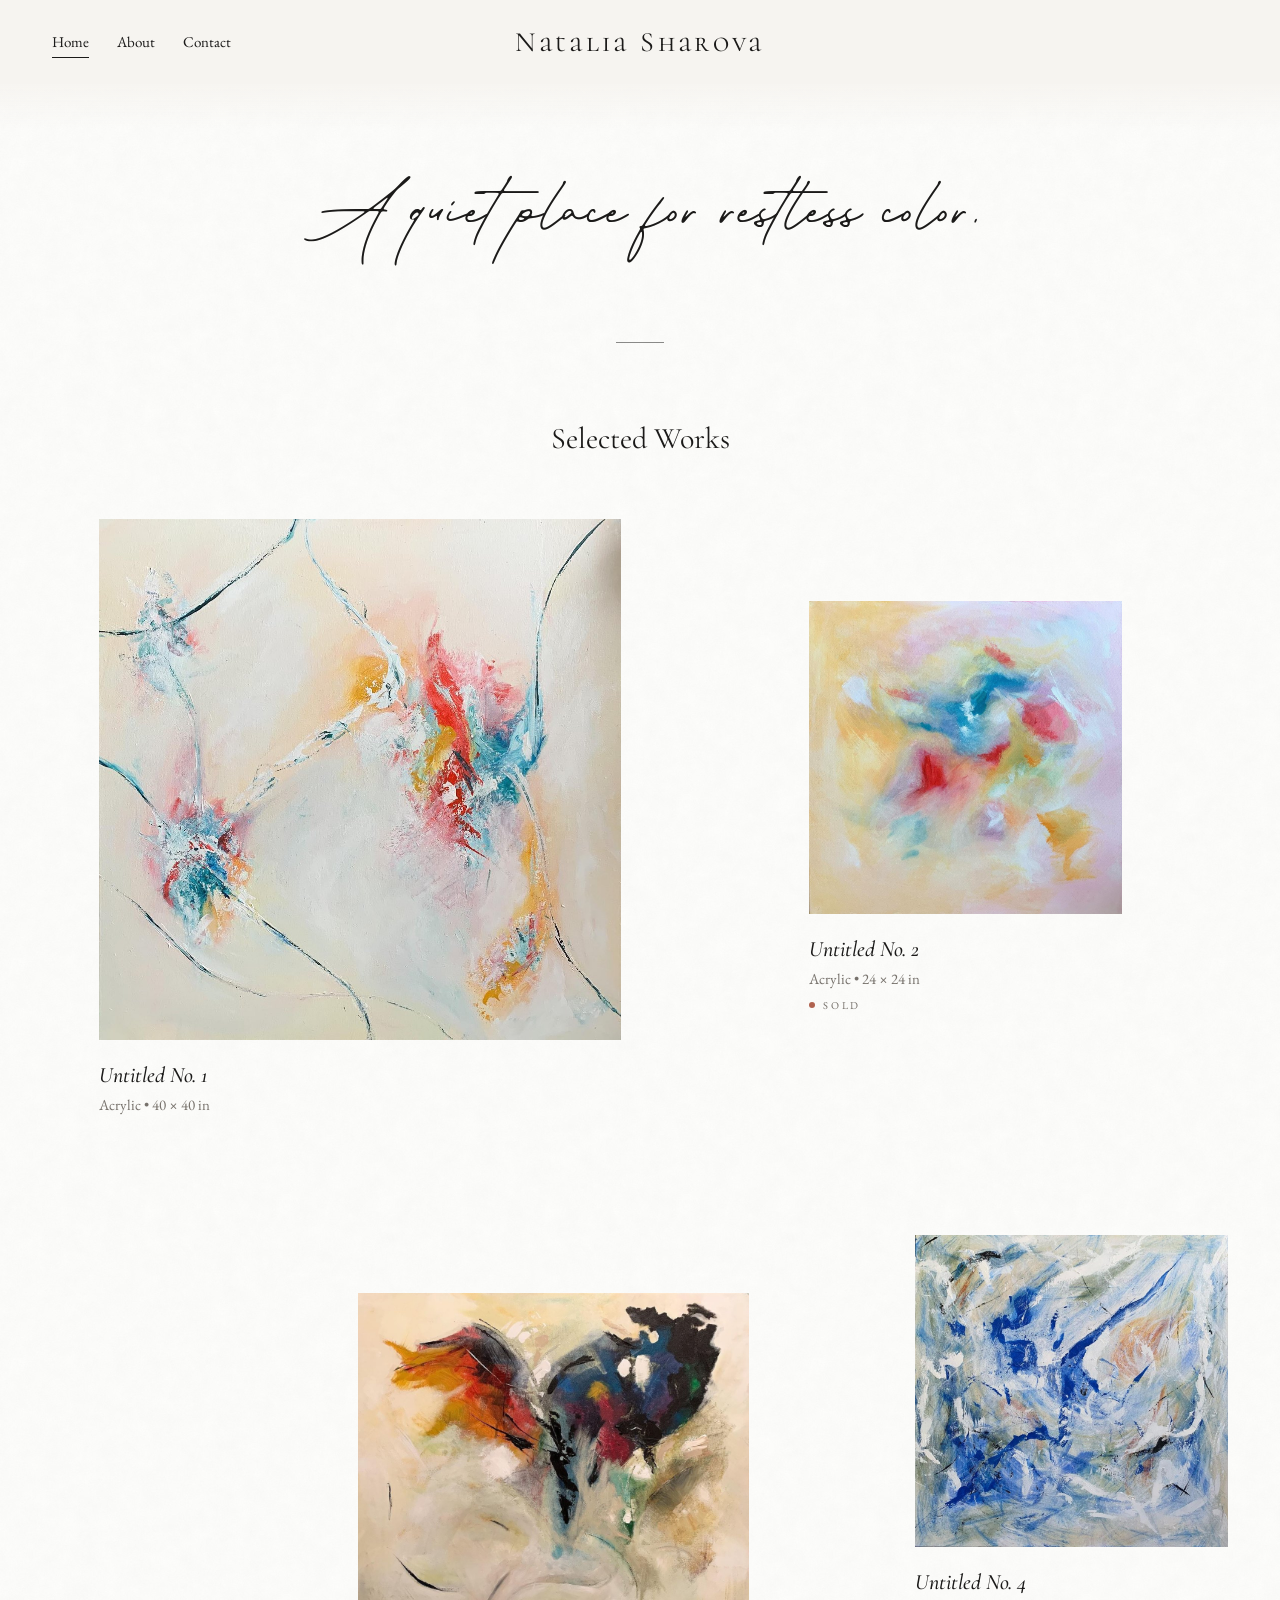
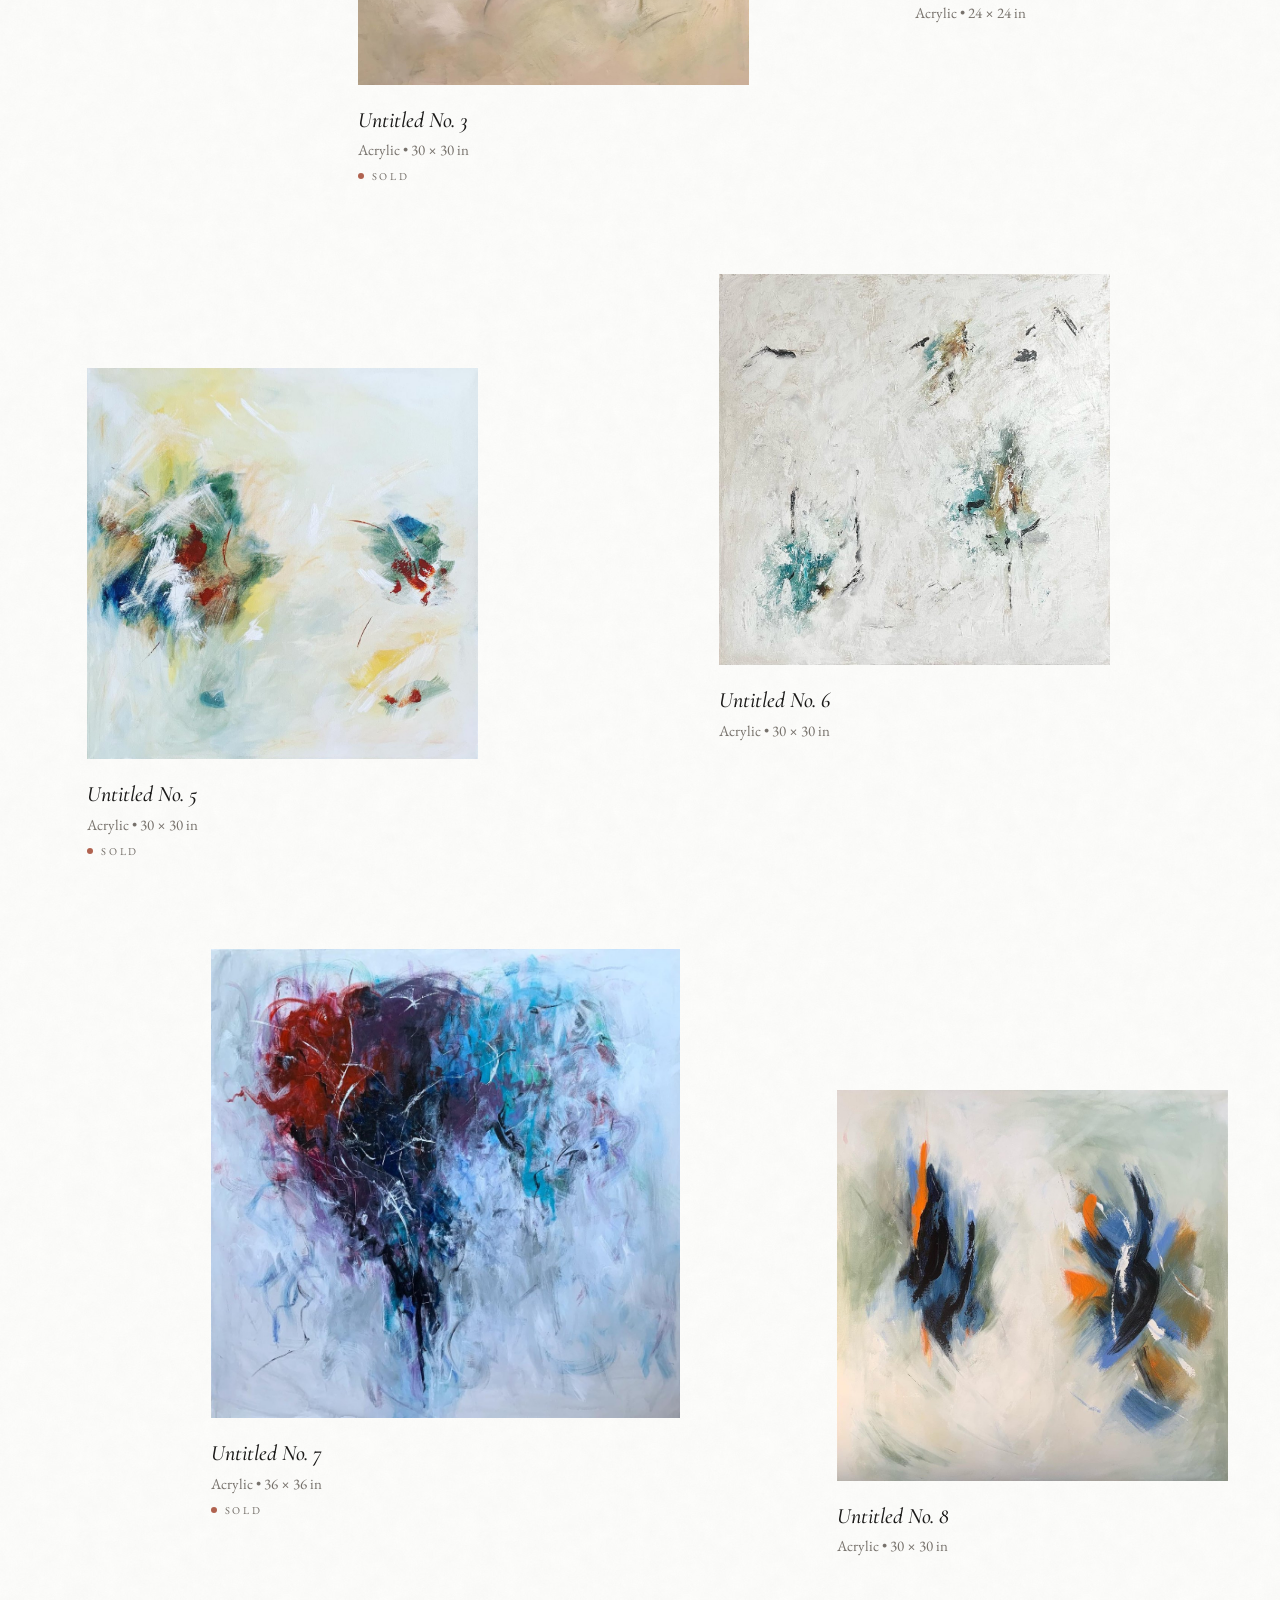
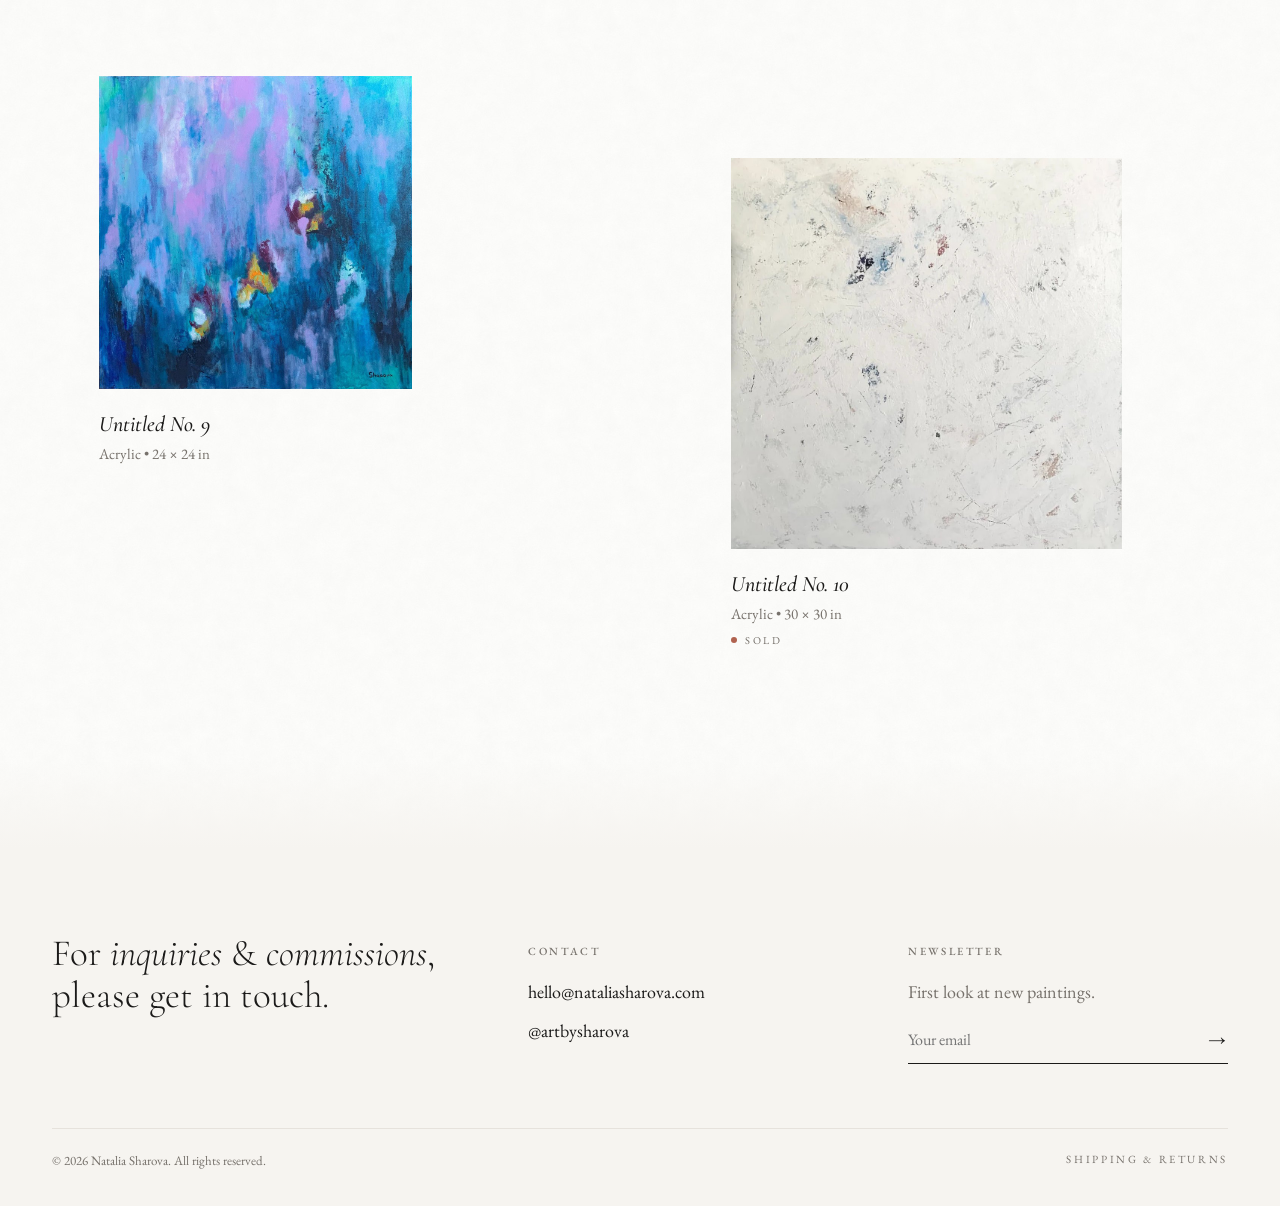
==== index.html @ 8653225b "Footer: copyright on one line Co-Authored-By: Claude Opus 5.5 <noreply@anthropic.com>" ====
<!doctype html>
<html lang="en">
<head>
  <meta charset="utf-8">
  <meta name="viewport" content="width=device-width, initial-scale=1">
  <title>Natalia Sharova | Fine Artist</title>
  <meta name="description" content="Original paintings and fine art prints by Natalia Sharova.">
  <link rel="preconnect" href="https://fonts.googleapis.com">
  <link rel="preconnect" href="https://fonts.gstatic.com" crossorigin>
  <link href="https://fonts.googleapis.com/css2?family=Cormorant+Garamond:ital,wght@0,300;0,400;0,500;1,400&family=EB+Garamond:wght@400;500&family=Cormorant+Unicase:wght@400&display=swap" rel="stylesheet">
  <link rel="stylesheet" href="styles.css?v=20261111150754">
</head>
<body>

  <!-- HEADER -->
  <header class="site-header">
    <div class="wrap header-inner">
      <nav class="nav">
        <a href="index.html" aria-current="page">Home</a>
        <a href="about.html">About</a>
        <a href="#contact">Contact</a>
      </nav>
      <a class="logo" href="index.html">Natalia Sharova</a>
      <div class="header-right"></div>
    </div>
  </header>

  <main>
    <!-- WELCOME -->
    <section class="welcome wrap reveal">
      <h1 class="tagline writing"><span class="seg s1" data-text="A quiet place">A quiet place</span> <br class="phone-break"><span class="seg s2" data-text="for restless color.">for restless color.</span></h1>
    </section>

    <div class="divider"></div>

    <!-- SHOP -->
    <section class="shop wrap" id="shop">
      <h2 class="section-title reveal">Selected Works</h2>
      <div class="filters">
        <button class="active" data-filter="original">Originals</button>
        <button data-filter="print">Prints</button>
      </div>
      <div class="grid" id="grid"></div>
    </section>
  </main>

  <!-- FOOTER / CONTACT -->
  <footer class="site-footer" id="contact">
    <div class="wrap reveal">
      <div class="foot-grid">
        <h2 class="foot-lead">For <em>inquiries</em> &amp; <em>commissions</em>, please get in touch.</h2>
        <div class="foot-col">
          <h3>Contact</h3>
          <ul>
            <li><a href="mailto:hello@nataliasharova.com">hello@nataliasharova.com</a></li>
            <li><a href="https://www.instagram.com/artbysharova" target="_blank" rel="noopener">@artbysharova</a></li>
          </ul>
        </div>
        <div class="foot-col">
          <h3>Newsletter</h3>
          <p class="foot-note">First look at new paintings.</p>
          <form class="signup" onsubmit="event.preventDefault(); this.innerHTML='<p class=&quot;foot-note&quot;>Thank you. You&rsquo;re on the list.</p>';">
            <input type="email" placeholder="Your email" required aria-label="Email address">
            <button type="submit" aria-label="Sign up">→</button>
          </form>
        </div>
      </div>
      <div class="foot-base">
        <p>© 2026 Natalia Sharova. All rights reserved.</p>
        <a href="shipping.html">Shipping &amp; Returns</a>
      </div>
    </div>
  </footer>

  <!-- DETAIL VIEW (filled in automatically when a painting is clicked) -->
  <div class="detail" id="detail" role="dialog" aria-modal="true">
    <button class="detail-close">Close</button>
    <div class="detail-inner"></div>
  </div>

  <script src="reveal.js?v=20261111150754"></script>
  <script src="artworks.js?v=20261111150754"></script>
  <script src="shop.js?v=20261111150754"></script>
</body>
</html>
---- styles.css ----
/* ---------- Colors & fonts (change these to restyle the whole site) ---------- */
:root {
  --paper: #ffffff;
  --ink: #1b1a19;
  --muted: #76716b;
  --line: #e6e2dc;
  --soft: #f6f4f0;
  --display: "Cormorant Garamond", Georgia, serif;
  --body: "EB Garamond", Georgia, serif;
}

* { box-sizing: border-box; margin: 0; padding: 0; }
html { scroll-behavior: smooth; }
body {
  /* very subtle stone/paper texture over the white (images/paper-texture.jpg; 800px tile shown at 400px for sharpness) */
  background: var(--paper) url("images/paper-texture.jpg?v=3") repeat;
  background-size: 400px 400px;
  color: var(--ink);
  font-family: var(--body);
  font-size: 18px;
  line-height: 1.6;
  -webkit-font-smoothing: antialiased;
}
img { display: block; max-width: 100%; }
a { color: inherit; text-decoration: none; }
button { font: inherit; color: inherit; background: none; border: 0; cursor: pointer; }

.wrap { max-width: 1240px; margin: 0 auto; padding: 0 clamp(16px, calc(4vw - 8px), 32px); }   /* side margins narrow gradually */

/* ---------- Fade-in on scroll ---------- */
.js-reveal .reveal { opacity: 0; transform: translateY(24px); transition: opacity 1s ease, transform 1s ease; }
.js-reveal .reveal.is-visible { opacity: 1; transform: none; }
@media (prefers-reduced-motion: reduce) { .js-reveal .reveal { transform: none; } }

/* ---------- Tagline font (Paragraph, a handwritten script; file in /fonts) ---------- */
@font-face { font-family: "Paragraph"; src: url("fonts/Paragraph.otf") format("opentype"); font-display: swap; }

/* ---------- Header ---------- */
.site-header {
  position: sticky; top: 0; z-index: 20;
  background: rgba(246,244,240,.94); /* same as footer (--soft), slightly see-through */
  backdrop-filter: blur(6px);
}
/* soft fade from the header color into the white page below it */
.site-header::after {
  content: ""; position: absolute; left: 0; right: 0; top: 100%; height: 44px;
  background: linear-gradient(to bottom, rgba(246,244,240,.94), rgba(246,244,240,0));
  pointer-events: none;
}
.header-inner {
  display: grid; grid-template-columns: 1fr auto 1fr; align-items: center;
  height: 84px;
}
.nav { display: flex; gap: 28px; font-size: 15px; }
.nav a { position: relative; padding: 4px 0; }
.nav a::after {
  content: ""; position: absolute; left: 0; right: 0; bottom: 0; height: 1px;
  background: var(--ink); transform: scaleX(0); transition: transform .3s;
}
.nav a:hover::after, .nav a[aria-current="page"]::after { transform: scaleX(1); }
.logo {
  font-family: "Cormorant Unicase", var(--display); font-weight: 400; font-size: 28px;
  letter-spacing: .12em; text-align: center;
}
.header-right { display: flex; justify-content: flex-end; gap: 18px; }
.icon { width: 18px; height: 18px; }

/* ---------- Welcome ---------- */
.welcome { text-align: center; padding-top: 88px; padding-bottom: 72px; }
.eyebrow {
  font-family: var(--display); font-style: italic; font-size: 20px;
  color: var(--muted); letter-spacing: .06em;
}
.welcome h1 {
  font-family: var(--display); font-weight: 300; font-size: clamp(34px, 5vw, 56px);
  line-height: 1.15; margin: 0 auto 18px; max-width: 18ch;
}
/* handwritten tagline: one line on computers, breaks after "place" on phones */
.welcome h1.tagline {
  font-family: "Paragraph", var(--display); font-weight: 400;
  font-size: clamp(75px, calc(6.96vw + 47.8px), 130px);   /* scales smoothly: 130px desktop → ~105px tablet → 75px phone */
  line-height: .75; max-width: none; margin-bottom: 0;
}
.phone-break { display: none; }

/* Tagline "being written": it starts as faint grey script, then black ink sweeps across it left to right
   at one steady pace, fully written 1.6s after the page loads (each half sweeps in .654s). */
@property --ink-edge { syntax: "<percentage>"; inherits: false; initial-value: 0%; }   /* separate name: --ink is the site's near-black color */
.tagline.writing .seg { position: relative; display: inline-block; color: rgba(27, 26, 25, .16);
  padding: .35em .25em; margin: -.35em -.25em; }        /* padding keeps the script's flourishes inside the ink layer */
.tagline.writing .seg::after {
  content: attr(data-text); position: absolute; inset: 0; padding: inherit; color: #1b1a19;
  -webkit-mask-image: linear-gradient(90deg, #000 calc(var(--ink-edge) - 6%), transparent var(--ink-edge));
          mask-image: linear-gradient(90deg, #000 calc(var(--ink-edge) - 6%), transparent var(--ink-edge));
  animation: write .654s linear .4s forwards;
}
.tagline.writing .s2::after { animation-delay: .947s; }  /* starts as the first half's ink reaches it (.4s + .654s × 88.6/106), so the edge flows straight through */
@keyframes write { from { --ink-edge: 0%; } to { --ink-edge: 106%; } }
@media (prefers-reduced-motion: reduce) {                /* no animation: show it already written */
  .tagline.writing .seg::after { animation: none; -webkit-mask-image: none; mask-image: none; }
}
@media (max-width: 600px) { .phone-break { display: inline; } }   /* phones: two lines */

.welcome p { max-width: 560px; margin: 0 auto 34px; color: #4a4642; }

.btn {
  display: inline-block; background: var(--ink); color: #fff;
  padding: 13px 34px; font-size: 16px; letter-spacing: .04em;
  transition: background .25s;
}
.btn:hover { background: #3a3733; }
.btn.outline { background: transparent; color: var(--ink); border: 1px solid var(--ink); }
.btn.outline:hover { background: var(--ink); color: #fff; }
.btn[aria-disabled="true"] { background: #bdb8b1; pointer-events: none; }

.divider { width: 48px; height: 1px; background: var(--ink); margin: 0 auto; opacity: .5; }

/* ---------- Shop ---------- */
.shop { padding-top: 72px; padding-bottom: 110px; scroll-margin-top: 20px; }
.section-title {
  font-family: var(--display); font-weight: 400; font-size: clamp(24px, calc(2.14vw + 13.7px), 30px); text-align: center;
}
.filters { display: flex; justify-content: center; gap: 28px; margin-top: 18px; font-size: 16px; color: var(--muted); }
.filters button { padding: 4px 0; border-bottom: 1px solid transparent; }
.filters button.active { color: var(--ink); border-color: var(--ink); }

.grid { display: grid; grid-template-columns: repeat(3, 1fr); gap: 56px 40px; margin-top: 56px; }
/* Staggered layout (used when LAYOUT = "staggered" in artworks.js) */
.stagger { margin-top: 56px; }
.srow { display: flex; align-items: flex-start; margin-bottom: clamp(48px, 7vw, 110px); }
.srow .card { flex: none; width: calc(var(--in) / 40 * clamp(44%, calc(44% + (1300px - 100vw) * .21), 50%)); }
.srow .card:last-child:not(:first-child) { margin-left: auto; }
@media (max-width: 760px) {                             /* phones: one column, alternating left and right */
  .srow { flex-direction: column; margin-bottom: 0; }
  .srow .card { width: calc(var(--in) / 40 * 86%); margin: 0 0 56px 0 !important; }
  .srow .card.alt { align-self: flex-end; }
}

.card { text-align: left; cursor: pointer; }
.card-media { position: relative; aspect-ratio: 1 / 1; overflow: hidden; background: var(--soft); }
.card-media img {
  position: absolute; inset: 0; width: 100%; height: 100%; object-fit: cover;
  transition: opacity .7s ease;
}
.card-media .room { opacity: 0; }
@media (hover: hover) {
  .card:hover .card-media .room { opacity: 1; }
}
.tag {
  position: absolute; top: 14px; left: 14px; z-index: 2;
  background: rgba(255,255,255,.55); backdrop-filter: blur(4px); color: rgba(27,26,25,.8); font-size: 13px; letter-spacing: .08em; text-transform: uppercase;
  padding: 3px 10px;
}
.card h3 { font-family: var(--display); font-style: italic; font-weight: 500; font-size: 22px; margin-top: 18px; }
.card .meta { font-size: 15px; color: var(--muted); }
.card .price { font-size: 16px; margin-top: 2px; }
.card.sold .price { color: var(--muted); }
/* On computers, the price only appears while the mouse is over the painting (its space stays reserved so nothing jumps).
   Phones and tablets can't hover, so there it stays visible. */
@media (hover: hover) {
  /* quick fade-out in place: it only moves back up after it's fully invisible, ready for the next slide-in */
  .card .price { opacity: 0; transform: translateY(-12px); transition: opacity .4s ease, transform 0s linear .4s; }
  .card:hover .price, .card:focus-visible .price {                                    /* slow fade-in, sliding down */
    opacity: 1; transform: none; transition: opacity 1s ease, transform 1s ease;
  }
}

/* ---------- Detail view (opens when a painting is clicked) ---------- */
.detail {
  position: fixed; inset: 0; z-index: 50; background: var(--paper) url("images/paper-texture.jpg?v=3") repeat; background-size: 400px 400px;
  overflow-y: auto; opacity: 0; visibility: hidden; transition: opacity .35s, visibility .35s;
}
.detail.open { opacity: 1; visibility: visible; }
.detail-close {
  position: fixed; top: 22px; right: 28px; font-size: 16px; z-index: 2;
  letter-spacing: .04em; padding: 6px 0; border-bottom: 1px solid var(--ink);
}
.detail-inner { container-type: inline-size; 
  display: grid; grid-template-columns: 1.25fr 1fr; gap: 64px; align-items: start;
  max-width: 1240px; margin: 0 auto; padding: 84px 32px 80px;
}
.detail-main { aspect-ratio: 1 / 1; background: var(--soft); overflow: hidden; touch-action: pan-y; }
/* mouse zoom eases in slowly and glides after the pointer; fingers move it directly (no lag) */
.detail-main img { width: 100%; height: 100%; object-fit: cover;
  transition: transform .8s cubic-bezier(.22, .61, .36, 1), transform-origin .45s ease-out; }
.detail-main.zoomed { touch-action: none; }                       /* while zoomed, a finger drag looks around the painting */
.detail-main.touching img { transition: none; }
@media (hover: hover) and (pointer: fine) { .detail-main { cursor: zoom-in; } }
.thumbs { display: flex; gap: 12px; margin-top: 12px; }
.thumbs button { width: 96px; aspect-ratio: 1 / 1; opacity: .5; transition: opacity .2s; outline-offset: 2px; }
.thumbs button.active, .thumbs button:hover { opacity: 1; }
.thumbs img { width: 100%; height: 100%; object-fit: cover; }
.detail-info { position: sticky; top: 84px; }
.detail-info h2 { font-family: var(--display); font-style: italic; font-weight: 400; font-size: clamp(26px, 3.06cqw, 36px); line-height: 1.1; }
.detail-info .kind { font-family: var(--display); font-style: italic; color: var(--muted); font-size: clamp(15px, 1.62cqw, 19px); margin-top: 6px; margin-bottom: 22px; }
/* detail view text scales with the detail view itself (cqw = % of its width), keeping the proportions to the painting you see at full width */
/* gallery-style status line: ● AVAILABLE / ● SOLD (detail view, and ● SOLD under sold paintings in the grid) */
.status { letter-spacing: .26em; text-transform: uppercase; color: var(--muted); }
.status .dot { display: inline-block; width: 7px; height: 7px; border-radius: 50%; background: #7e9a6f; margin-right: 9px; vertical-align: 1px; }
.status.sold .dot { background: #b0624f; }
.detail-info .status { font-size: clamp(10.5px, 1.02cqw, 12px); margin-bottom: 8px; }
.card .status { font-size: 10.5px; margin-top: 6px; }
.card .status .dot { width: 6px; height: 6px; margin-right: 8px; }
.detail-info .status + .price { margin-top: 0; }
.detail-info .status.sold { margin-bottom: 26px; }
.detail-info .price { font-size: clamp(17px, 1.87cqw, 22px); margin: 22px 0; }
.detail-info dl { display: grid; grid-template-columns: auto 1fr; gap: 6px 22px; font-size: 16px; border-top: 1px solid var(--line); padding-top: 20px; margin-bottom: 22px; }
.detail-info dt { color: var(--muted); }
.detail-info .desc { color: #4a4642; margin-bottom: 30px; }
.sizes { display: flex; flex-wrap: wrap; gap: 10px; margin-bottom: 26px; }
.sizes button { border: 1px solid var(--line); padding: 8px 16px; font-size: 15px; }
.sizes button.active { border-color: var(--ink); }
/* the inquire/purchase link: spaced capitals on a full-width hairline, arrow glides right on hover */
.ruled { display: flex; justify-content: space-between; align-items: baseline; width: 100%;
  font-size: clamp(11px, 1.1cqw, 13px); letter-spacing: .26em; text-transform: uppercase; color: var(--ink);
  padding: 4px 0 11px; border-bottom: 1px solid var(--ink); }
.ruled .arrow { display: inline-block; letter-spacing: 0; font-size: 15px; transition: transform .45s cubic-bezier(.22, .61, .36, 1); }
.ruled:hover .arrow, .ruled:focus-visible .arrow { transform: translateX(8px); }
.small-note { font-size: 14px; color: var(--muted); margin-top: 12px; }

/* ---------- Footer / contact ---------- */
.site-footer { position: relative; background: var(--soft); padding: 90px 0 36px; text-align: center; }
/* soft fade from the white page into the footer color */
.site-footer::before {
  content: ""; position: absolute; left: 0; right: 0; bottom: 100%; height: 90px;
  background: linear-gradient(to bottom, rgba(246,244,240,0), var(--soft));
  pointer-events: none;
}
/* Footer: gallery columns */
.site-footer { text-align: left; padding: 84px 0 34px; }
.foot-grid { display: grid; grid-template-columns: 1.3fr 1fr 1fr; gap: 60px; padding-bottom: 64px; }
.foot-lead { font-family: var(--display); font-weight: 300; font-size: clamp(30px, 2.9vw, 40px); line-height: 1.15; max-width: 440px; }
.foot-lead em { font-style: italic; }
.foot-col h3 { font-size: 11px; letter-spacing: .24em; text-transform: uppercase; font-weight: 500; color: var(--muted); margin: 10px 0 18px; }
.foot-col ul { list-style: none; padding: 0; }
.foot-col li { margin-bottom: 10px; }
.foot-col a { color: inherit; text-decoration: none; border-bottom: 1px solid transparent; transition: border-color .2s; }
.foot-col a:hover { border-bottom-color: currentColor; }
.foot-note { color: var(--muted); margin-bottom: 10px; }
.signup { display: flex; max-width: 340px; border-bottom: 1px solid var(--ink); }
.signup input { flex: 1; border: 0; background: transparent; font: inherit; font-size: 16px; padding: 10px 0; min-width: 0; color: var(--ink); }
.signup input:focus { outline: none; }
.signup button { background: none; border: 0; color: var(--ink); font-size: 18px; padding: 0 2px 0 14px; cursor: pointer; transition: transform .25s; }
.signup button:hover { transform: translateX(4px); }
.foot-base { border-top: 1px solid var(--line); padding-top: 22px; display: flex; justify-content: space-between; align-items: flex-start; font-size: 13px; color: var(--muted); line-height: 1.6; }
.foot-base a { color: inherit; text-decoration: none; font-size: 11px; letter-spacing: .24em; text-transform: uppercase; }
.foot-base a:hover { color: var(--ink); }
@media (max-width: 860px) {
  .foot-grid { grid-template-columns: 1fr 1fr; gap: 40px; }
  .foot-lead { grid-column: 1 / -1; }
}
@media (max-width: 560px) {
  .foot-grid { grid-template-columns: 1fr; gap: 34px; padding-bottom: 48px; }
  .foot-base { flex-direction: column; gap: 14px; }
}

/* ---------- About page ---------- */
/* portrait sized to exactly the height of the bio beside it (height set by a small script in about.html) */
.about { display: grid; grid-template-columns: auto minmax(0, 560px); justify-content: center; gap: 64px; align-items: center; padding-top: 80px; padding-bottom: 110px; }
.about img { aspect-ratio: 4/5; object-fit: cover; width: auto; height: var(--bio-h, 340px); }
.about-bio > :last-child { margin-bottom: 0; }
.about h1 { font-family: var(--display); font-weight: 300; font-size: 52px; line-height: 1.1; margin: 10px 0 24px; }
.about p { color: #4a4642; margin-bottom: 18px; line-height: 1.75; }
.about-link { max-width: 420px; margin-top: 22px; }
.statement { max-width: 720px; margin: 0 auto; padding-bottom: 110px; text-align: center; }
.statement h2 { font-family: var(--display); font-weight: 400; font-size: 34px; margin-bottom: 18px; }
.statement p { font-family: var(--display); font-style: italic; font-size: 24px; line-height: 1.5; color: #3d3935; }

/* ---------- Smaller screens ---------- */
@media (max-width: 900px) {
  .grid { grid-template-columns: repeat(2, 1fr); gap: 44px 20px; }
  .about { gap: 40px; }        /* tablets keep the portrait beside the bio */
  .detail-inner { gap: 36px; }   /* tablets keep the desktop side-by-side detail view, just a tighter gap */
}
@media (max-width: 760px) {      /* phones: detail view stacks (photo above the details) */
  .about { grid-template-columns: 1fr; gap: 36px; }   /* phones: portrait above the bio, full width */
  .about img { width: 100%; height: auto; }
  .detail-inner { grid-template-columns: 1fr; }
  .detail-info { position: static; }
  .thumbs button { width: 76px; }
}
@media (max-width: 720px) {
  /* narrow screens: name centered on its own line, menu centered below
     (switches at 720px, before the menu and name would touch at ~650px) */
  .header-inner { display: flex; flex-direction: column; align-items: center; height: auto; padding-top: 14px; padding-bottom: 10px; gap: 4px; }
  .logo { font-size: 23px; letter-spacing: .1em; white-space: nowrap; order: -1; }
  .header-right { display: none; }
  .nav { gap: 24px; font-size: 14px; justify-content: center; }
  .shop { scroll-margin-top: 90px; }
}
@media (max-width: 600px) {
  .grid { gap: 36px 14px; }
  .card h3 { font-size: 18px; }
  .detail-inner { padding: 64px 16px 60px; }
  .detail-close { right: 16px; top: 16px; }
}

/* keeps a page heading for search engines and screen readers without showing it */
.visually-hidden { position: absolute; width: 1px; height: 1px; padding: 0; margin: -1px; overflow: hidden; clip: rect(0 0 0 0); white-space: nowrap; border: 0; }
.about .eyebrow { margin-bottom: 18px; }

/* Shipping & Returns and Thank-you pages */
.policy { max-width: 640px; margin: 0 auto; padding: 80px 0 110px; }
.policy h1 { font-family: var(--display); font-weight: 300; font-size: 44px; line-height: 1.1; margin-bottom: 36px; }
.policy h2 { font-size: 11px; letter-spacing: .22em; text-transform: uppercase; font-weight: 500; margin: 40px 0 12px; }
.policy p { color: #4a4642; line-height: 1.75; margin-bottom: 14px; }
.policy a:not(.ruled) { color: inherit; text-decoration: underline; text-underline-offset: 3px; text-decoration-thickness: 1px; }
.policy .lead-in { font-family: var(--display); font-style: italic; font-size: 22px; color: var(--ink); }
.thanks { text-align: left; }
.policy-link { max-width: 420px; margin-top: 30px; }
.small-note a { color: inherit; text-decoration: underline; text-underline-offset: 2px; }
.thanks { padding: 150px 0 190px; }
@media (max-width: 560px) { .thanks { padding: 90px 0 120px; } }
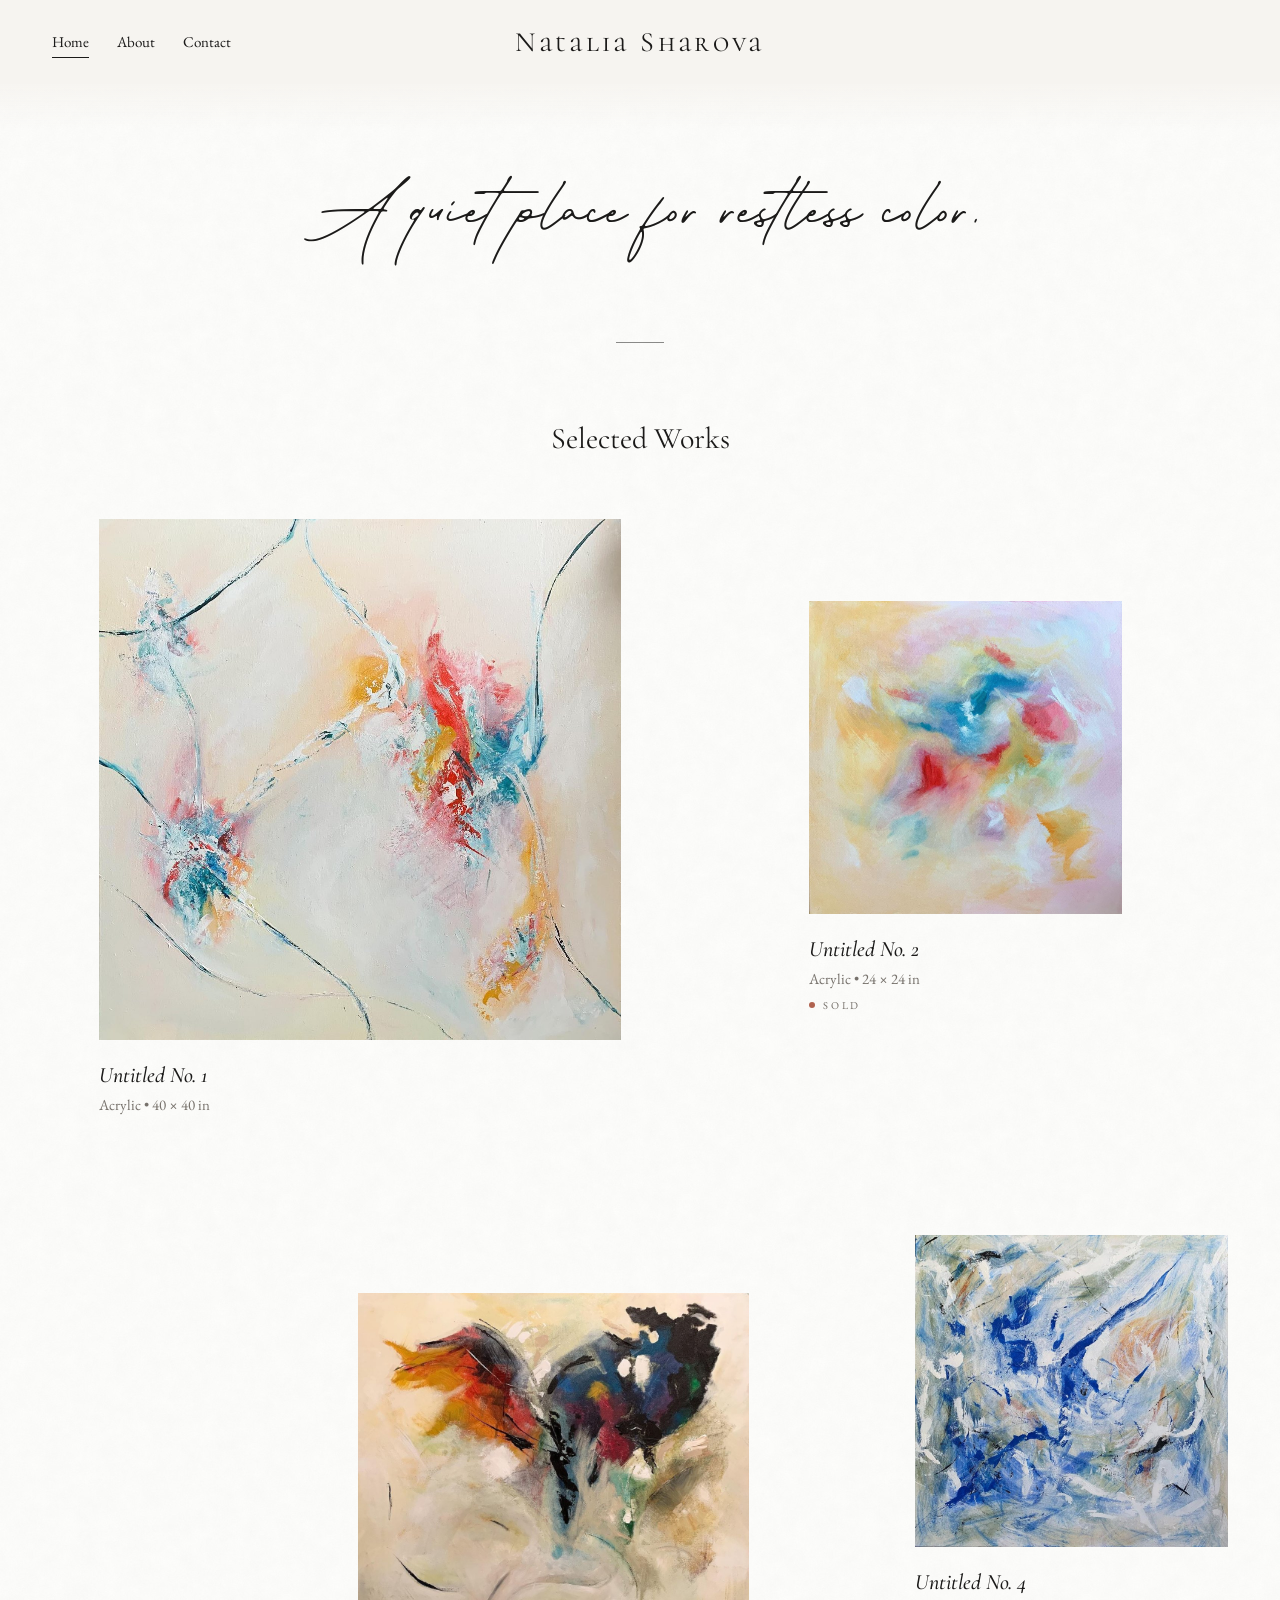
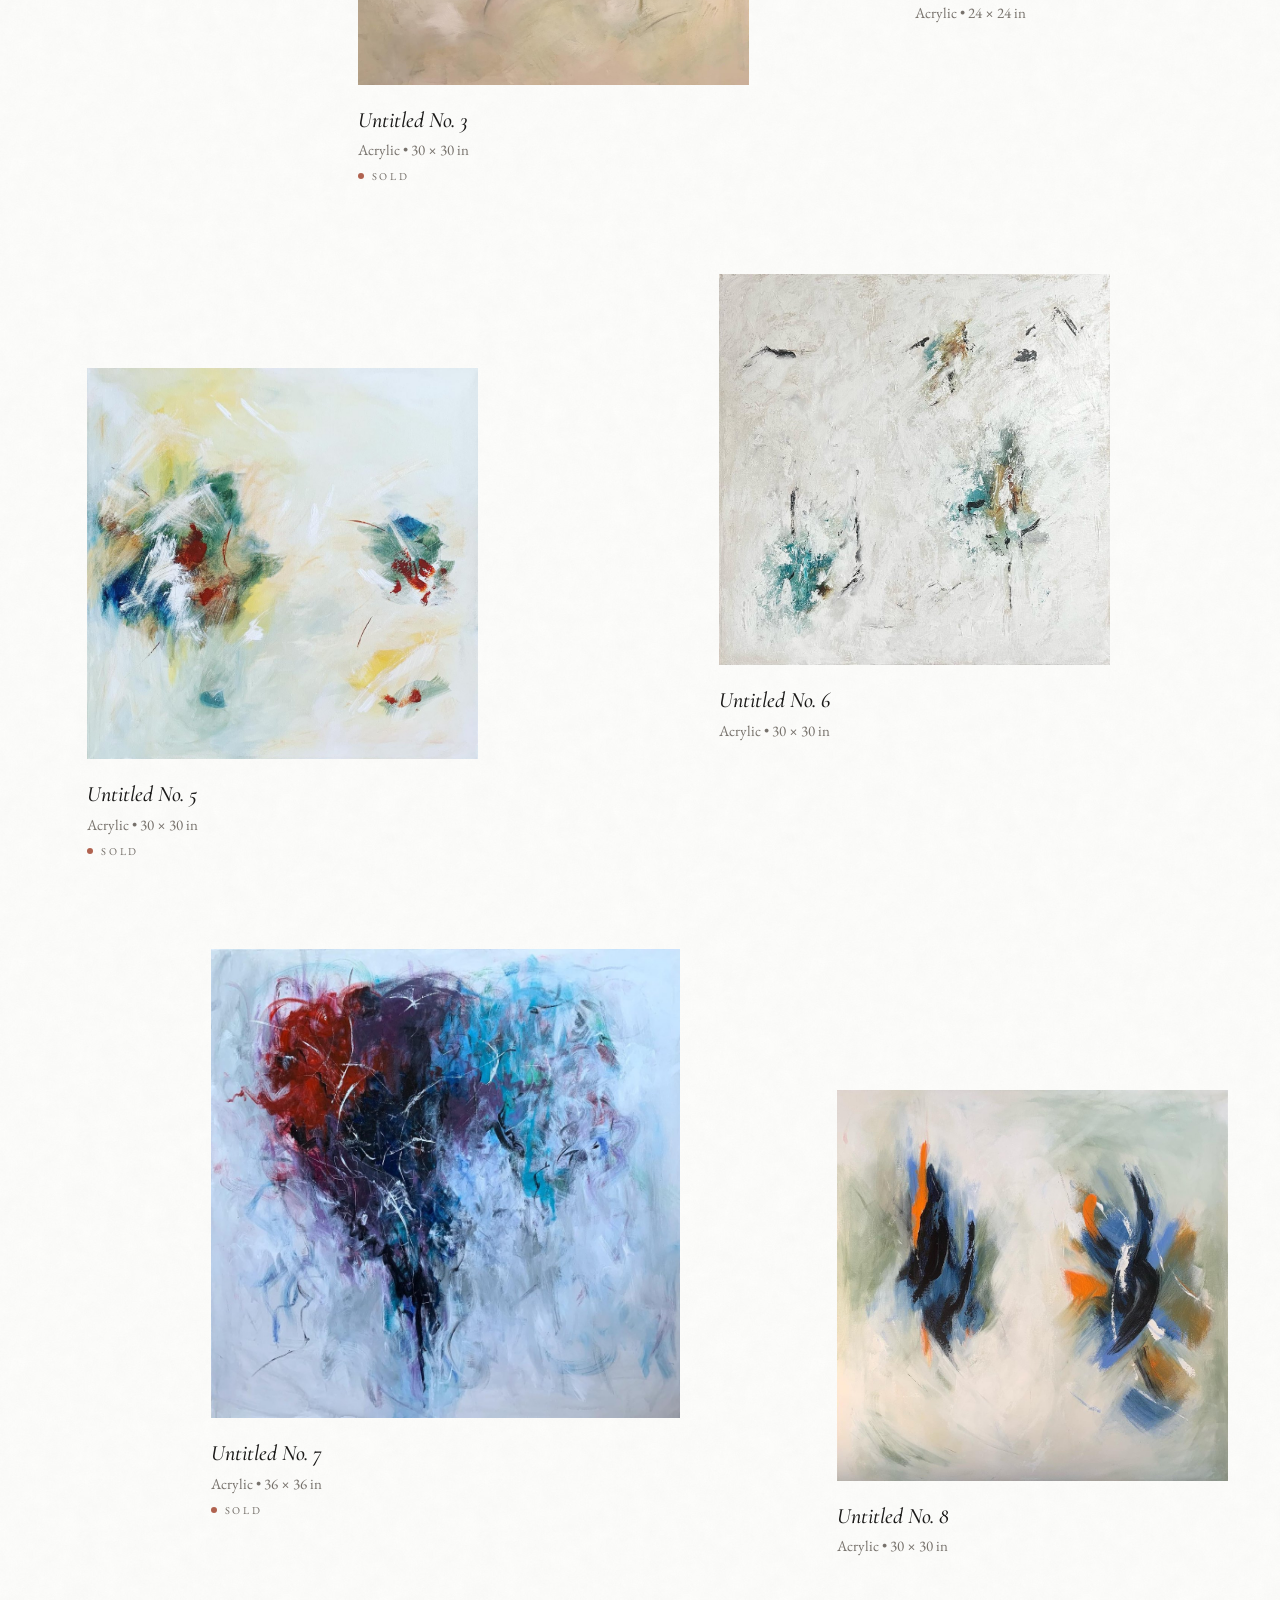
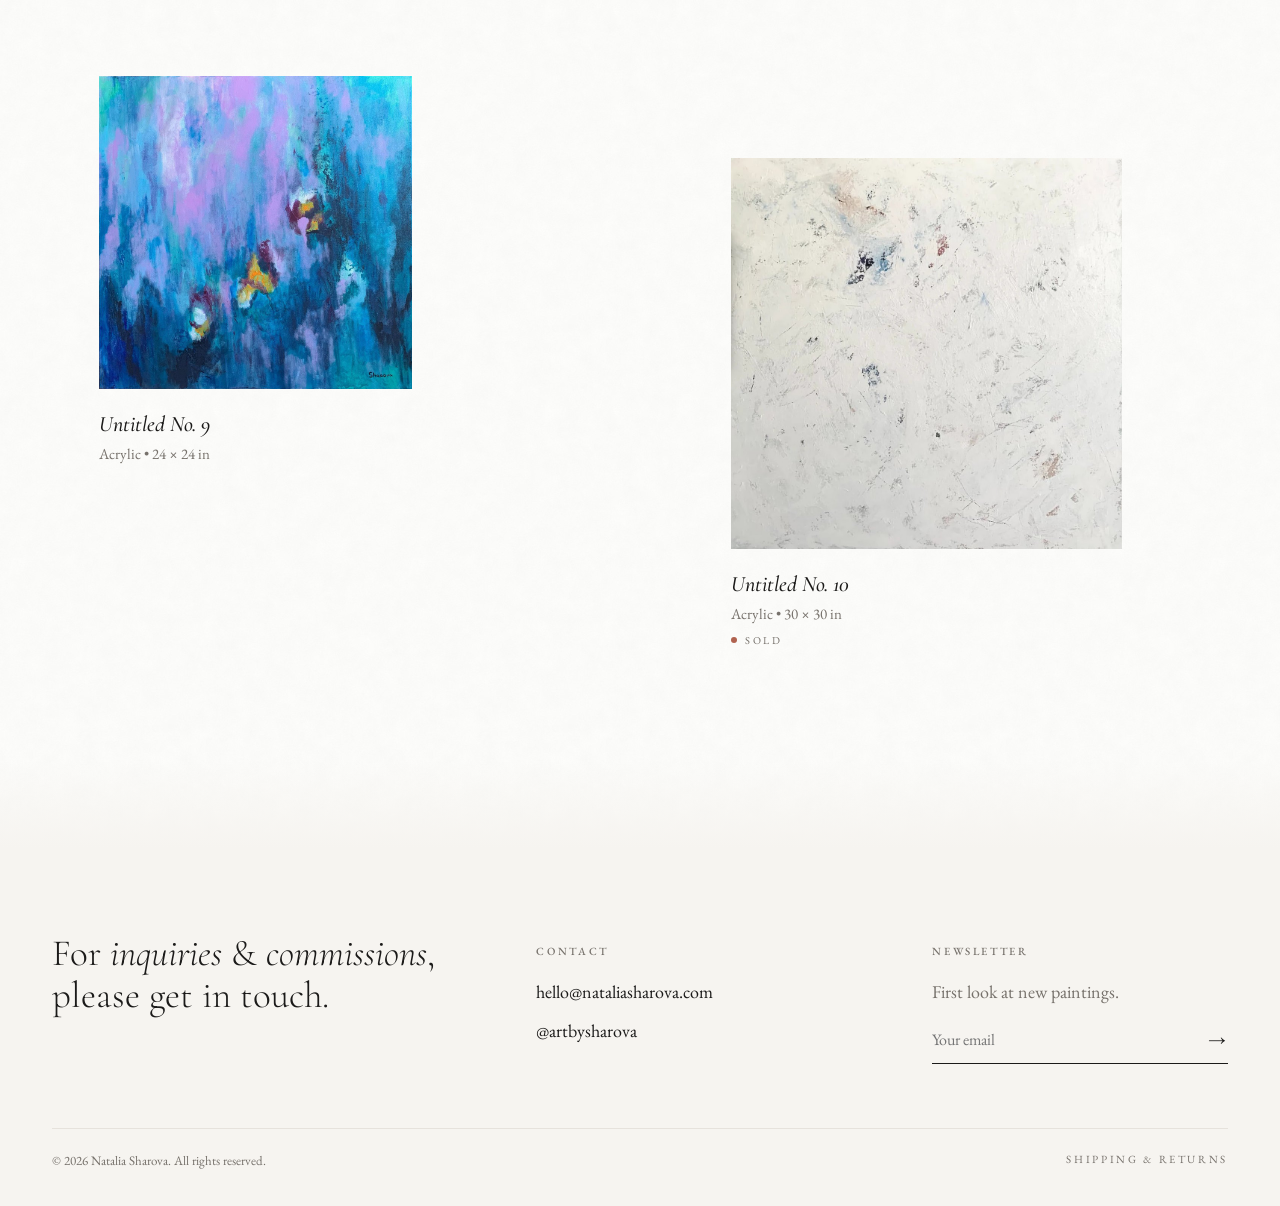
==== commit 1609053b: "Footer: more space between columns Co-Authored-By: Claude Opus 5.5 <noreply@anthropic.com>" ====
--- a/index.html
+++ b/index.html
@@ -8,7 +8,7 @@
   <link rel="preconnect" href="https://fonts.googleapis.com">
   <link rel="preconnect" href="https://fonts.gstatic.com" crossorigin>
   <link href="https://fonts.googleapis.com/css2?family=Cormorant+Garamond:ital,wght@0,300;0,400;0,500;1,400&family=EB+Garamond:wght@400;500&family=Cormorant+Unicase:wght@400&display=swap" rel="stylesheet">
-  <link rel="stylesheet" href="styles.css?v=20261111150754">
+  <link rel="stylesheet" href="styles.css?v=20261111152157">
 </head>
 <body>
 
@@ -78,8 +78,8 @@
     <div class="detail-inner"></div>
   </div>
 
-  <script src="reveal.js?v=20261111150754"></script>
-  <script src="artworks.js?v=20261111150754"></script>
-  <script src="shop.js?v=20261111150754"></script>
+  <script src="reveal.js?v=20261111152157"></script>
+  <script src="artworks.js?v=20261111152157"></script>
+  <script src="shop.js?v=20261111152157"></script>
 </body>
 </html>
--- a/styles.css
+++ b/styles.css
@@ -228,7 +228,7 @@
 }
 /* Footer: gallery columns */
 .site-footer { text-align: left; padding: 84px 0 34px; }
-.foot-grid { display: grid; grid-template-columns: 1.3fr 1fr 1fr; gap: 60px; padding-bottom: 64px; }
+.foot-grid { display: grid; grid-template-columns: 1.3fr 1fr 1fr; gap: 100px; padding-bottom: 64px; }
 .foot-lead { font-family: var(--display); font-weight: 300; font-size: clamp(30px, 2.9vw, 40px); line-height: 1.15; max-width: 440px; }
 .foot-lead em { font-style: italic; }
 .foot-col h3 { font-size: 11px; letter-spacing: .24em; text-transform: uppercase; font-weight: 500; color: var(--muted); margin: 10px 0 18px; }
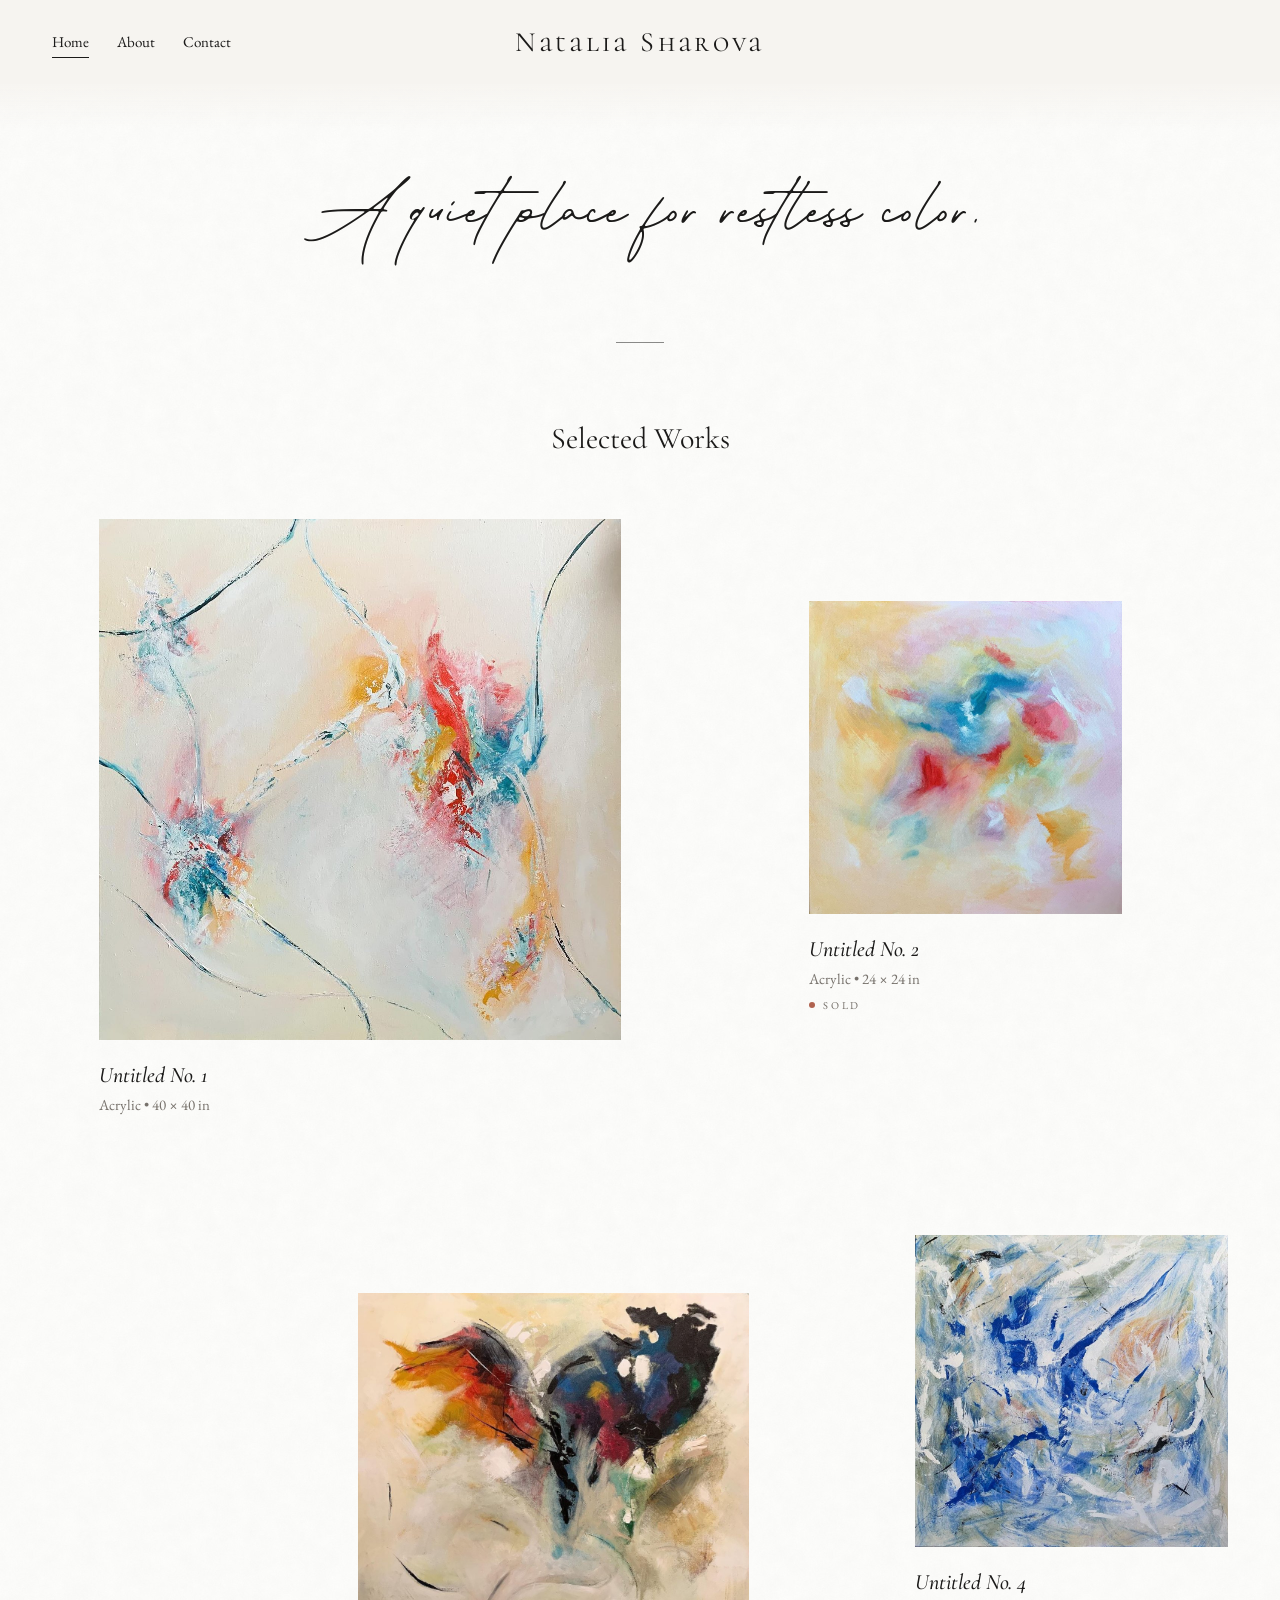
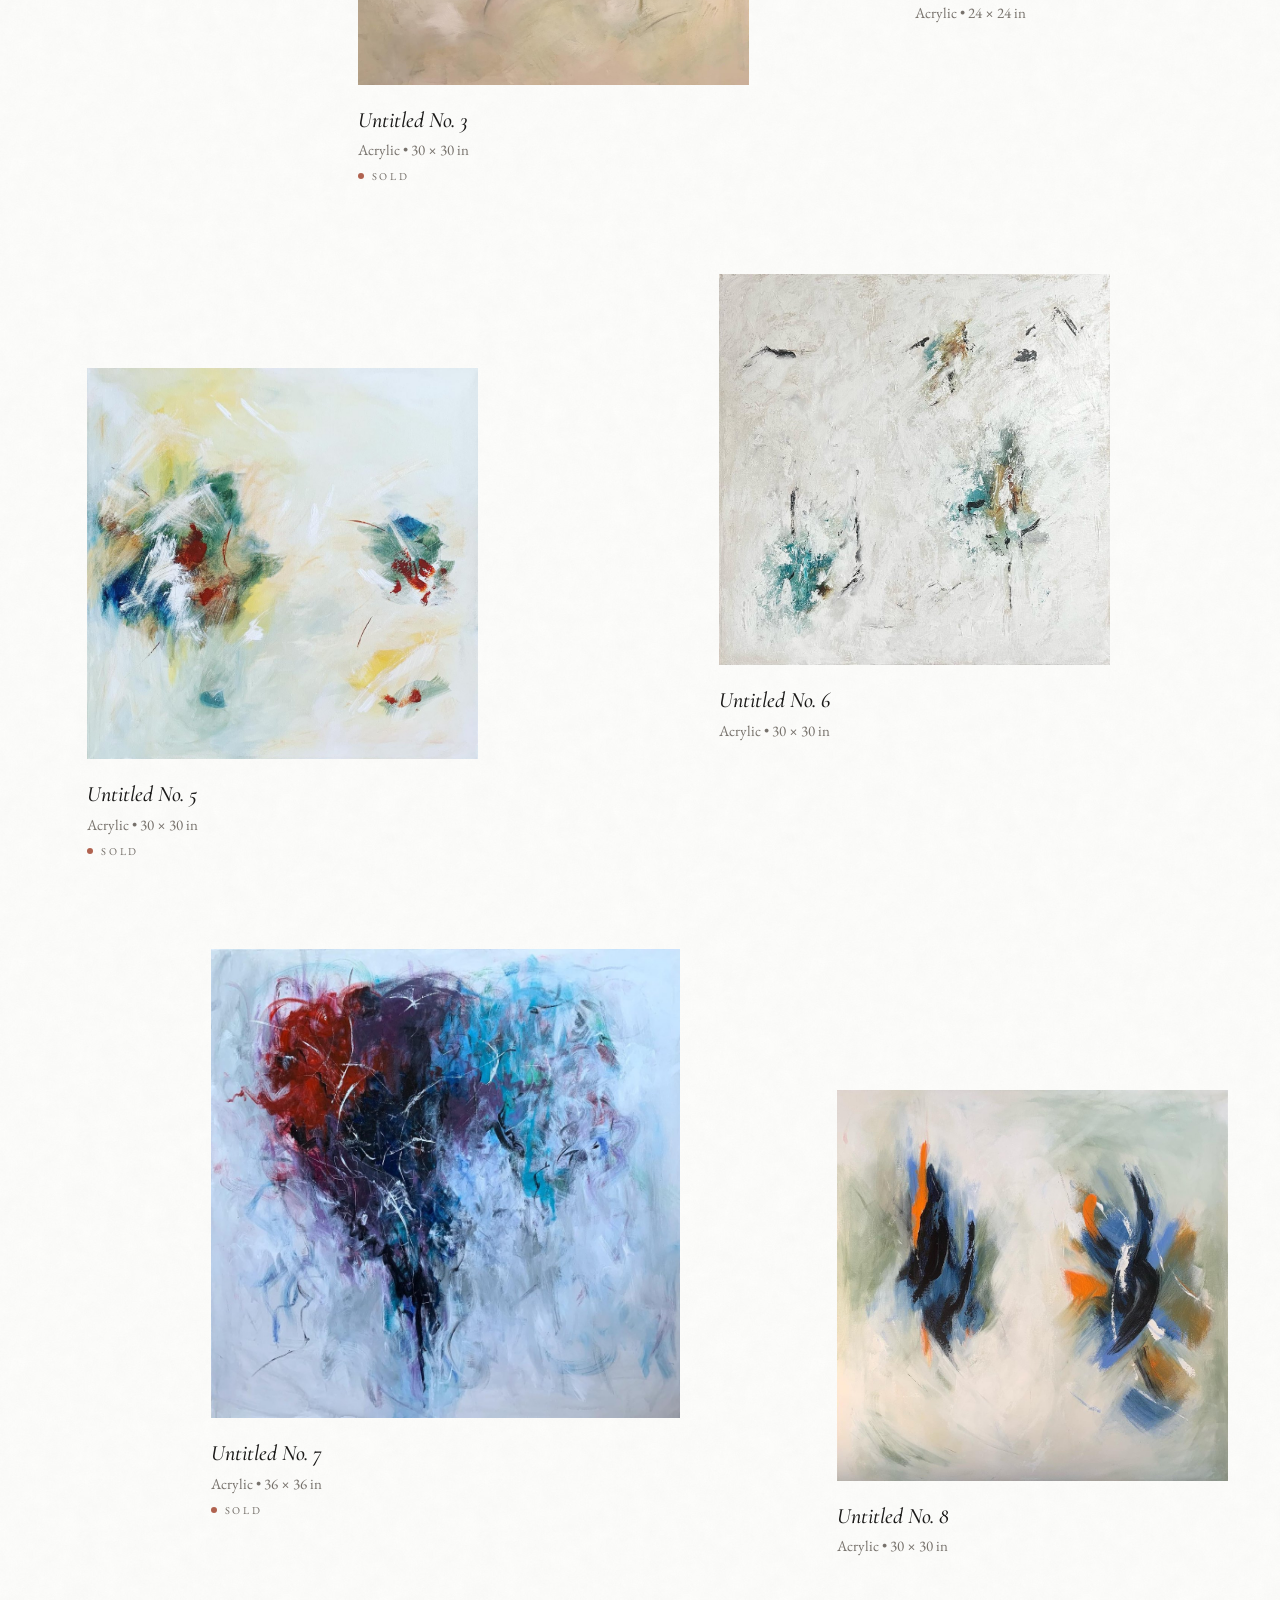
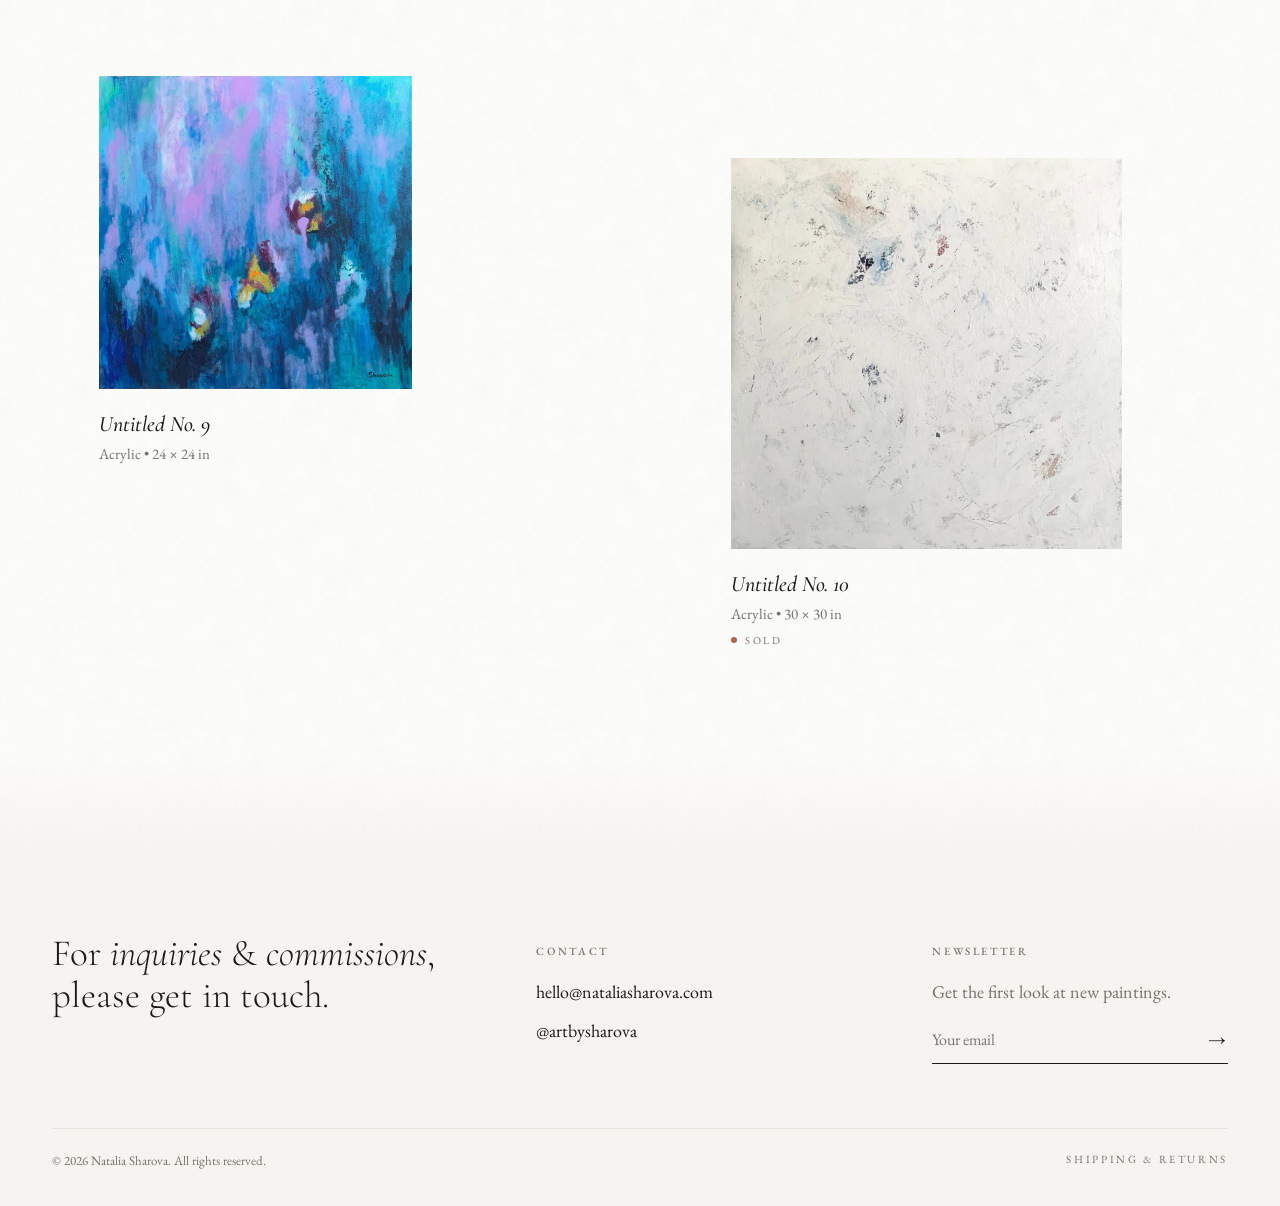
==== commit 57e7ad00: "Newsletter line; more space above About link Co-Authored-By: Claude Opus 5.5 <noreply@anthropic.com>" ====
--- a/index.html
+++ b/index.html
@@ -8,7 +8,7 @@
   <link rel="preconnect" href="https://fonts.googleapis.com">
   <link rel="preconnect" href="https://fonts.gstatic.com" crossorigin>
   <link href="https://fonts.googleapis.com/css2?family=Cormorant+Garamond:ital,wght@0,300;0,400;0,500;1,400&family=EB+Garamond:wght@400;500&family=Cormorant+Unicase:wght@400&display=swap" rel="stylesheet">
-  <link rel="stylesheet" href="styles.css?v=20261111152157">
+  <link rel="stylesheet" href="styles.css?v=20261111152541">
 </head>
 <body>
 
@@ -58,7 +58,7 @@
         </div>
         <div class="foot-col">
           <h3>Newsletter</h3>
-          <p class="foot-note">First look at new paintings.</p>
+          <p class="foot-note">Get the first look at new paintings.</p>
           <form class="signup" onsubmit="event.preventDefault(); this.innerHTML='<p class=&quot;foot-note&quot;>Thank you. You&rsquo;re on the list.</p>';">
             <input type="email" placeholder="Your email" required aria-label="Email address">
             <button type="submit" aria-label="Sign up">→</button>
@@ -78,8 +78,8 @@
     <div class="detail-inner"></div>
   </div>
 
-  <script src="reveal.js?v=20261111152157"></script>
-  <script src="artworks.js?v=20261111152157"></script>
-  <script src="shop.js?v=20261111152157"></script>
+  <script src="reveal.js?v=20261111152541"></script>
+  <script src="artworks.js?v=20261111152541"></script>
+  <script src="shop.js?v=20261111152541"></script>
 </body>
 </html>
--- a/styles.css
+++ b/styles.css
@@ -261,7 +261,7 @@
 .about-bio > :last-child { margin-bottom: 0; }
 .about h1 { font-family: var(--display); font-weight: 300; font-size: 52px; line-height: 1.1; margin: 10px 0 24px; }
 .about p { color: #4a4642; margin-bottom: 18px; line-height: 1.75; }
-.about-link { max-width: 420px; margin-top: 22px; }
+.about-link { max-width: 420px; margin-top: 44px; }
 .statement { max-width: 720px; margin: 0 auto; padding-bottom: 110px; text-align: center; }
 .statement h2 { font-family: var(--display); font-weight: 400; font-size: 34px; margin-bottom: 18px; }
 .statement p { font-family: var(--display); font-style: italic; font-size: 24px; line-height: 1.5; color: #3d3935; }
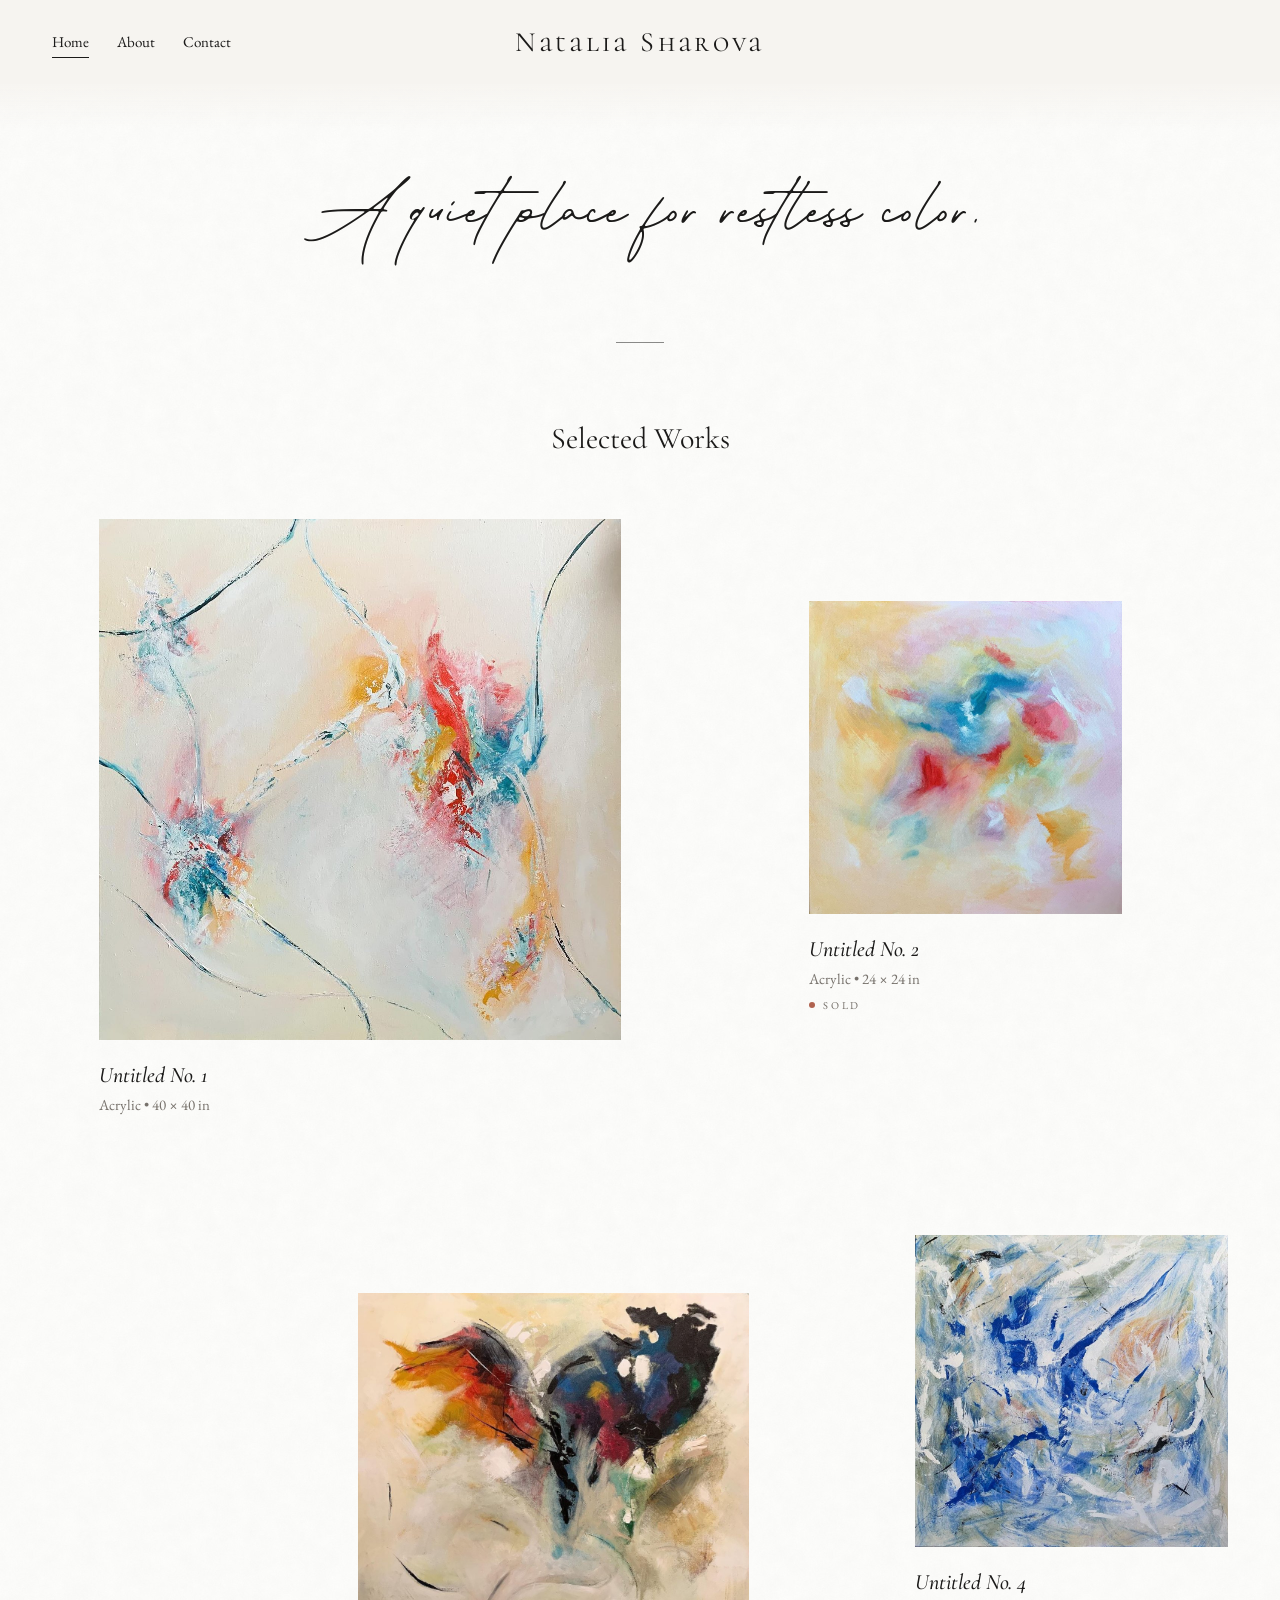
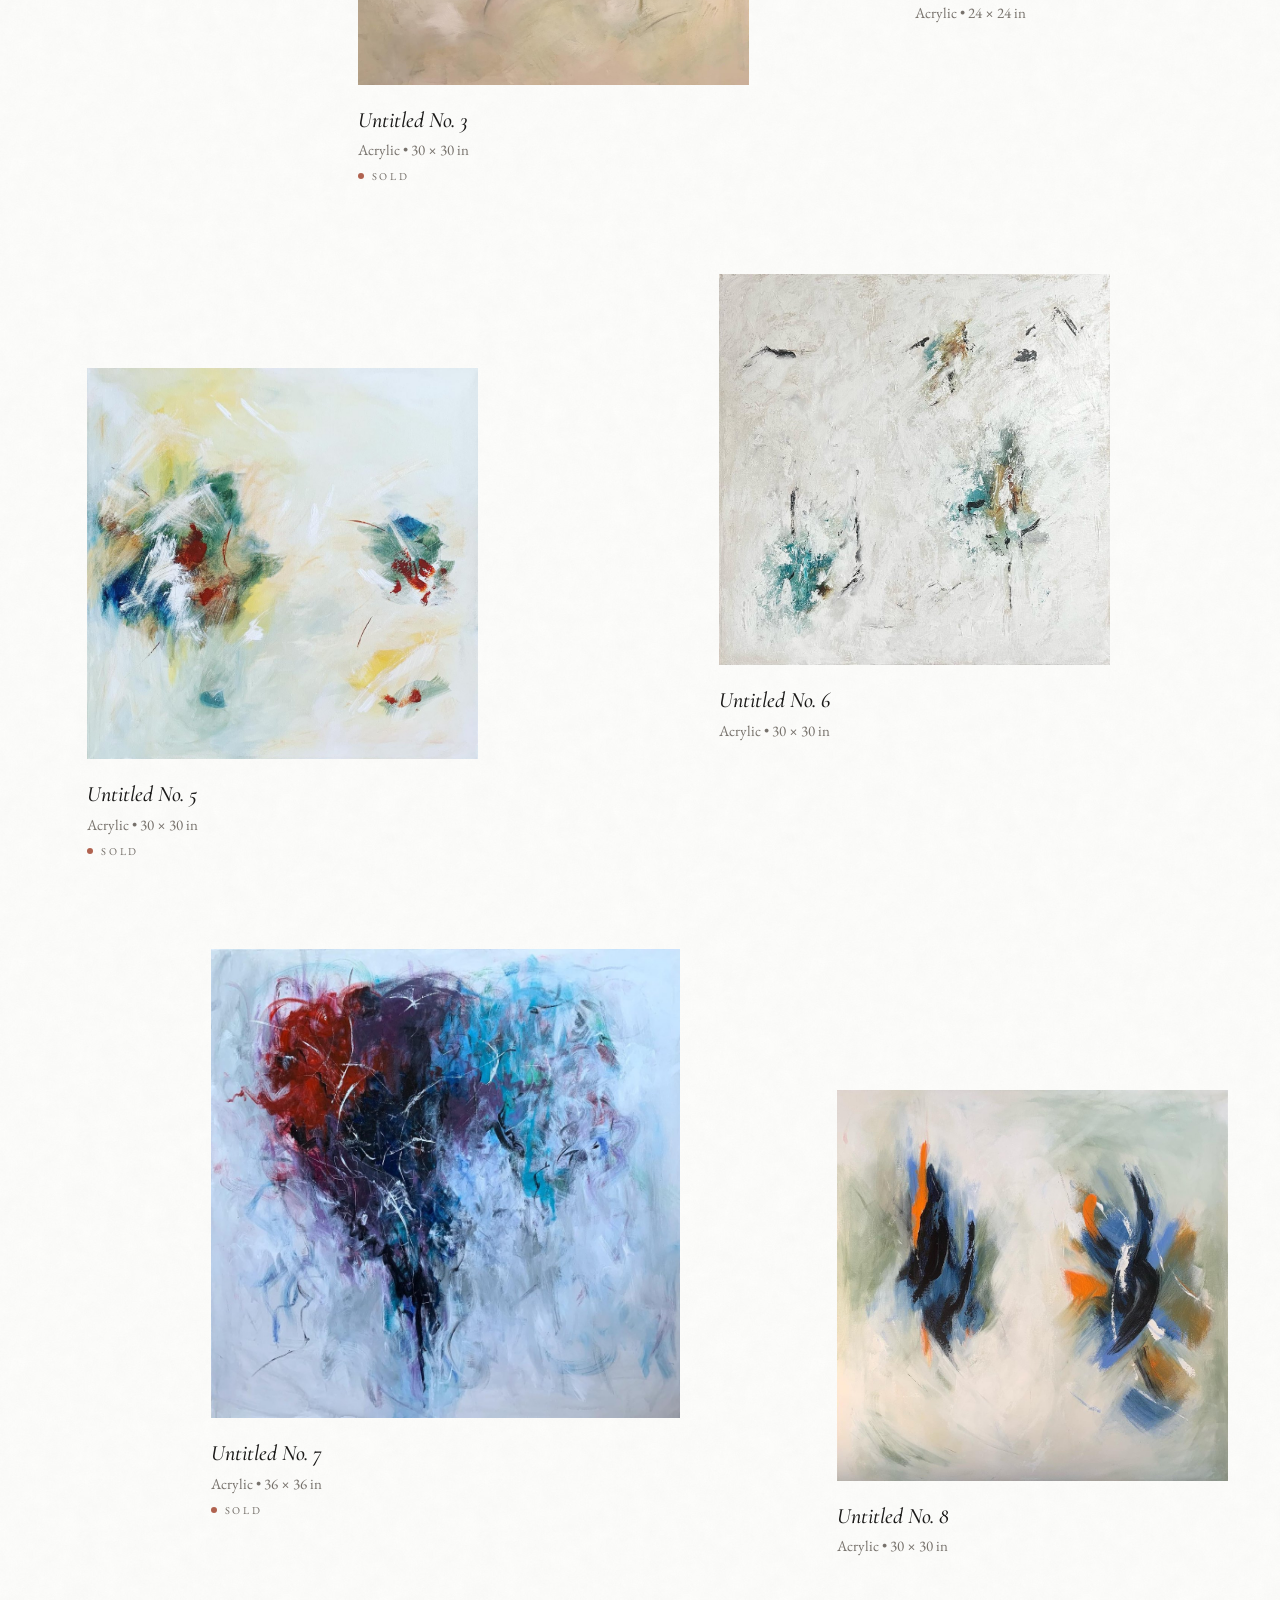
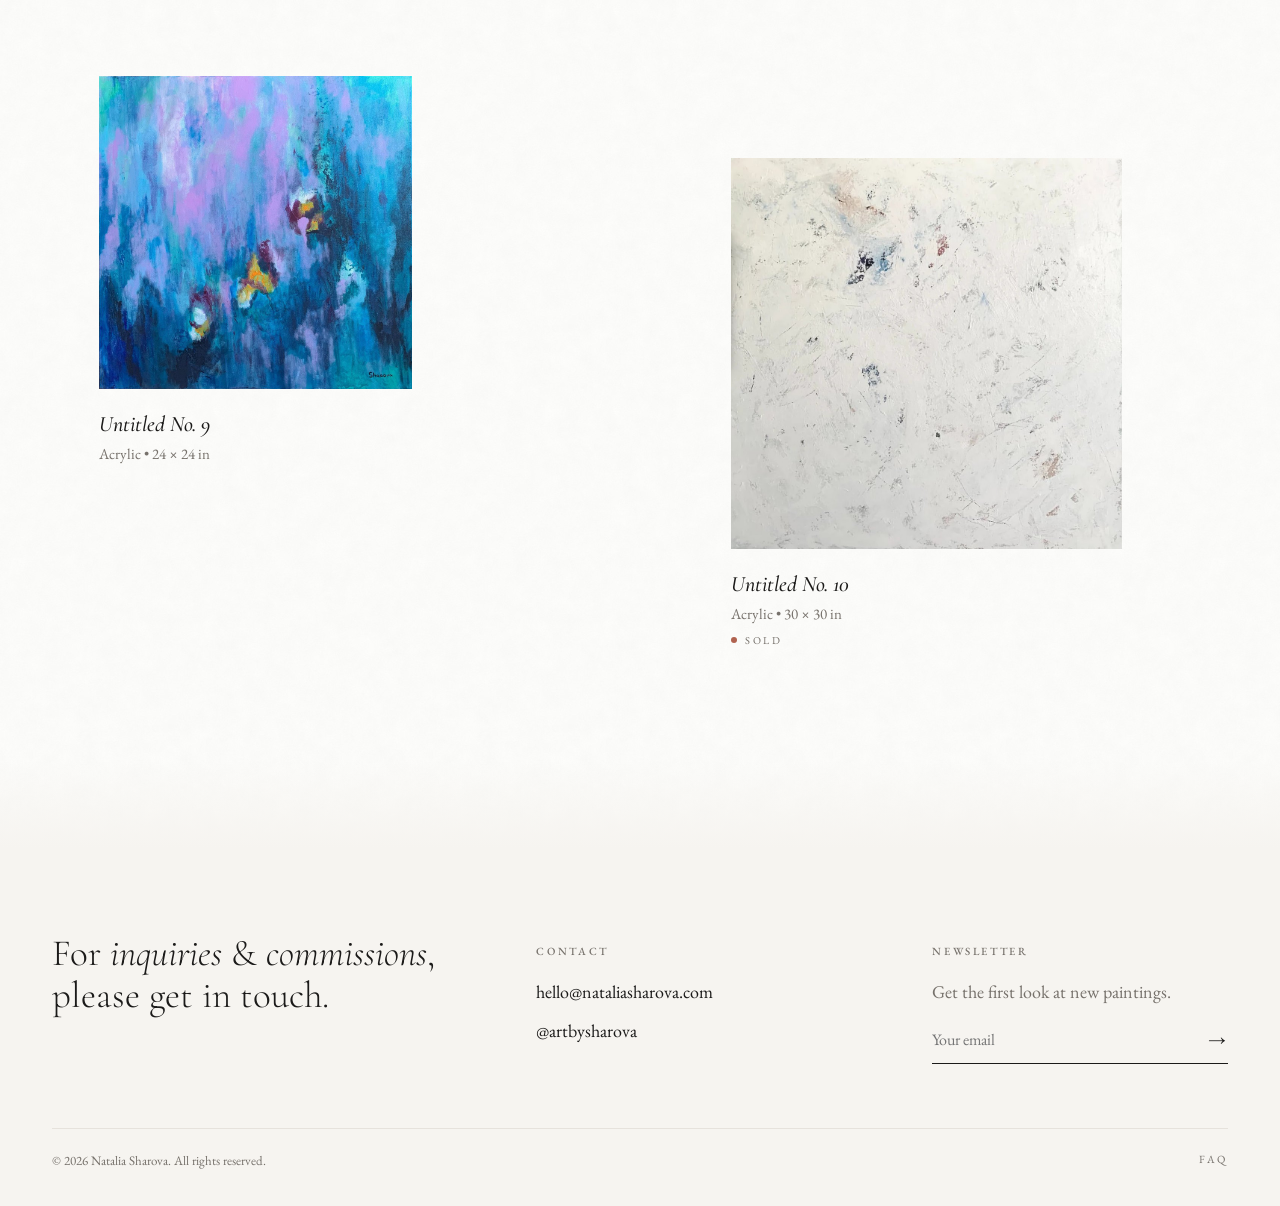
==== commit 420c8097: "Rename Shipping & Returns page to FAQ Co-Authored-By: Claude Opus 5.5 <noreply@anthropic.com>" ====
--- a/index.html
+++ b/index.html
@@ -8,7 +8,7 @@
   <link rel="preconnect" href="https://fonts.googleapis.com">
   <link rel="preconnect" href="https://fonts.gstatic.com" crossorigin>
   <link href="https://fonts.googleapis.com/css2?family=Cormorant+Garamond:ital,wght@0,300;0,400;0,500;1,400&family=EB+Garamond:wght@400;500&family=Cormorant+Unicase:wght@400&display=swap" rel="stylesheet">
-  <link rel="stylesheet" href="styles.css?v=20261111152541">
+  <link rel="stylesheet" href="styles.css?v=20261119154401">
 </head>
 <body>
 
@@ -67,7 +67,7 @@
       </div>
       <div class="foot-base">
         <p>© 2026 Natalia Sharova. All rights reserved.</p>
-        <a href="shipping.html">Shipping &amp; Returns</a>
+        <a href="faq.html">FAQ</a>
       </div>
     </div>
   </footer>
@@ -78,8 +78,8 @@
     <div class="detail-inner"></div>
   </div>
 
-  <script src="reveal.js?v=20261111152541"></script>
-  <script src="artworks.js?v=20261111152541"></script>
-  <script src="shop.js?v=20261111152541"></script>
+  <script src="reveal.js?v=20261119154401"></script>
+  <script src="artworks.js?v=20261119154401"></script>
+  <script src="shop.js?v=20261119154401"></script>
 </body>
 </html>
--- a/styles.css
+++ b/styles.css
@@ -311,3 +311,9 @@
 .small-note a { color: inherit; text-decoration: underline; text-underline-offset: 2px; }
 .thanks { padding: 150px 0 190px; }
 @media (max-width: 560px) { .thanks { padding: 90px 0 120px; } }
+
+/* sold note sits above the Inquire link; "Price on request" uses the same quiet note style */
+.detail-info .sold-note { margin: 0 0 22px; }
+.detail-info .price-request { margin: 30px 0 22px; }
+.detail-info .price-request ~ .desc:empty { display: none; }
+.detail-info .status.sold { margin-bottom: 8px; }
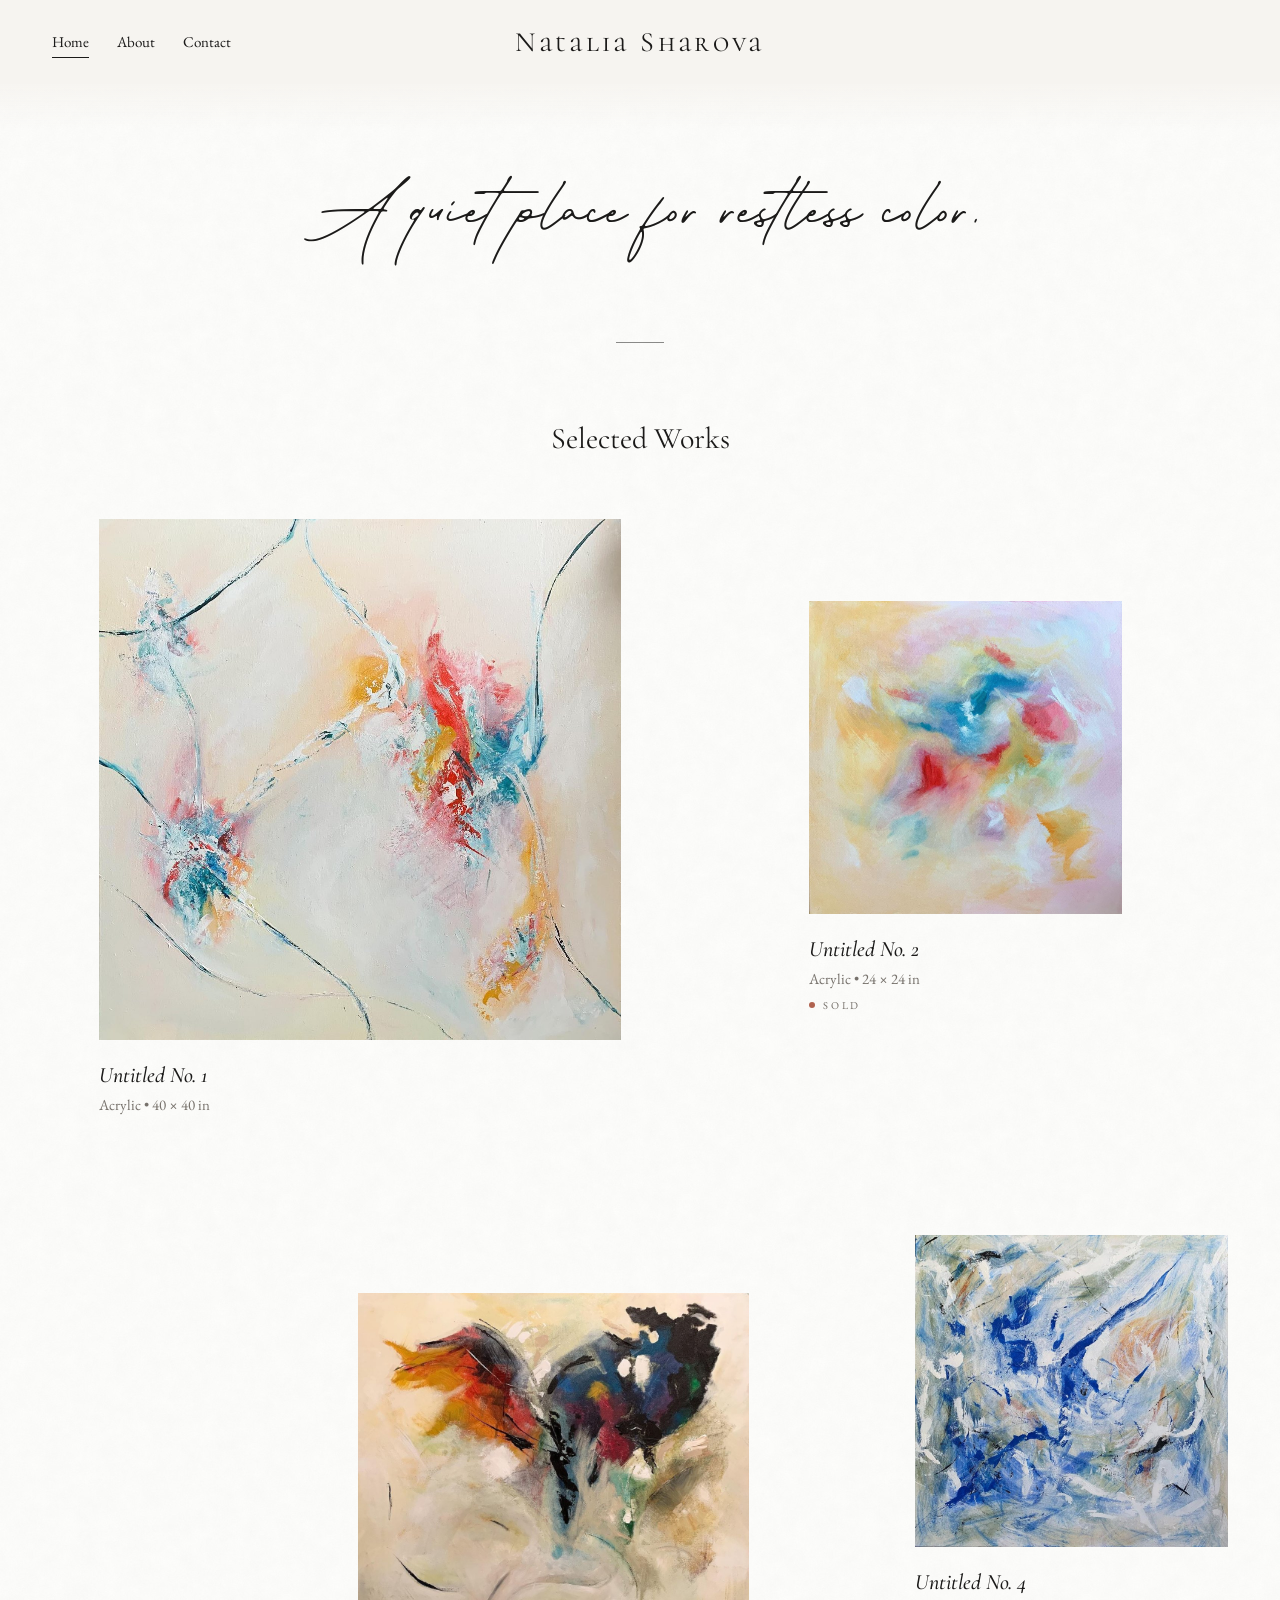
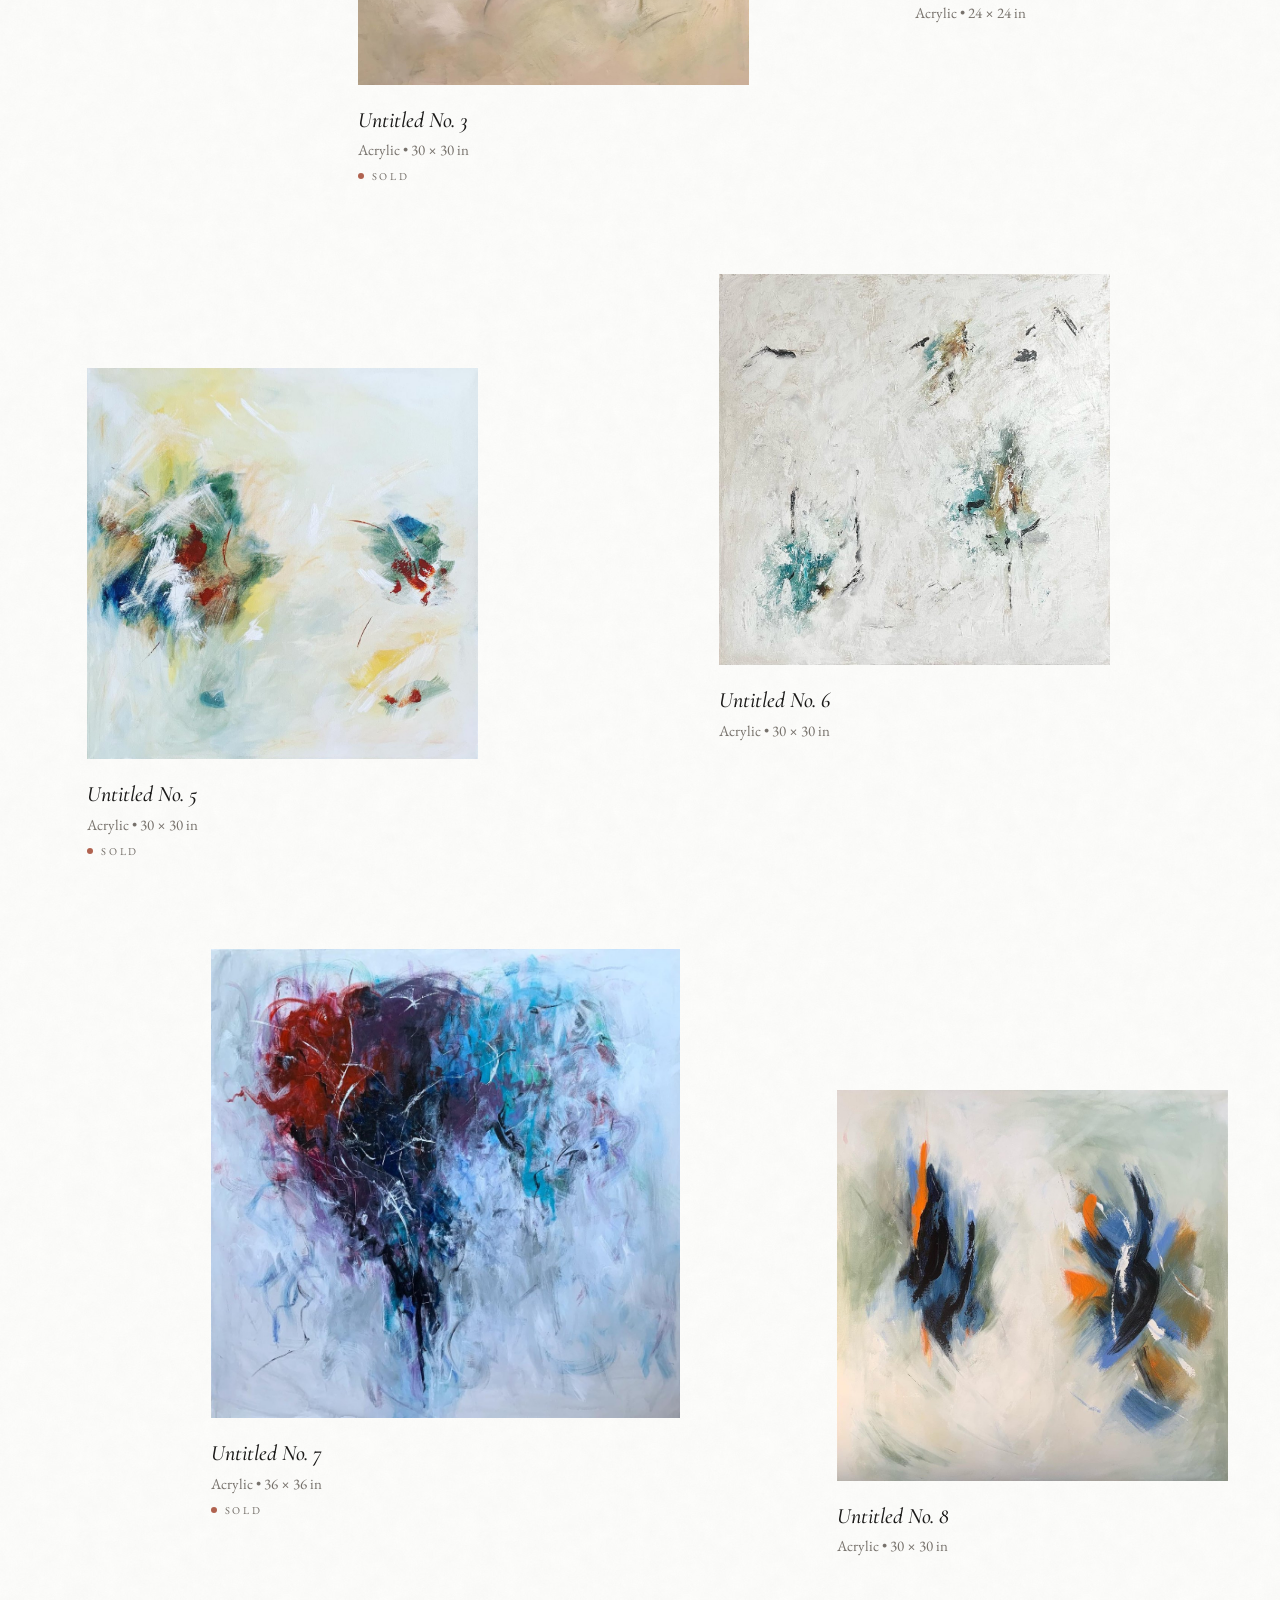
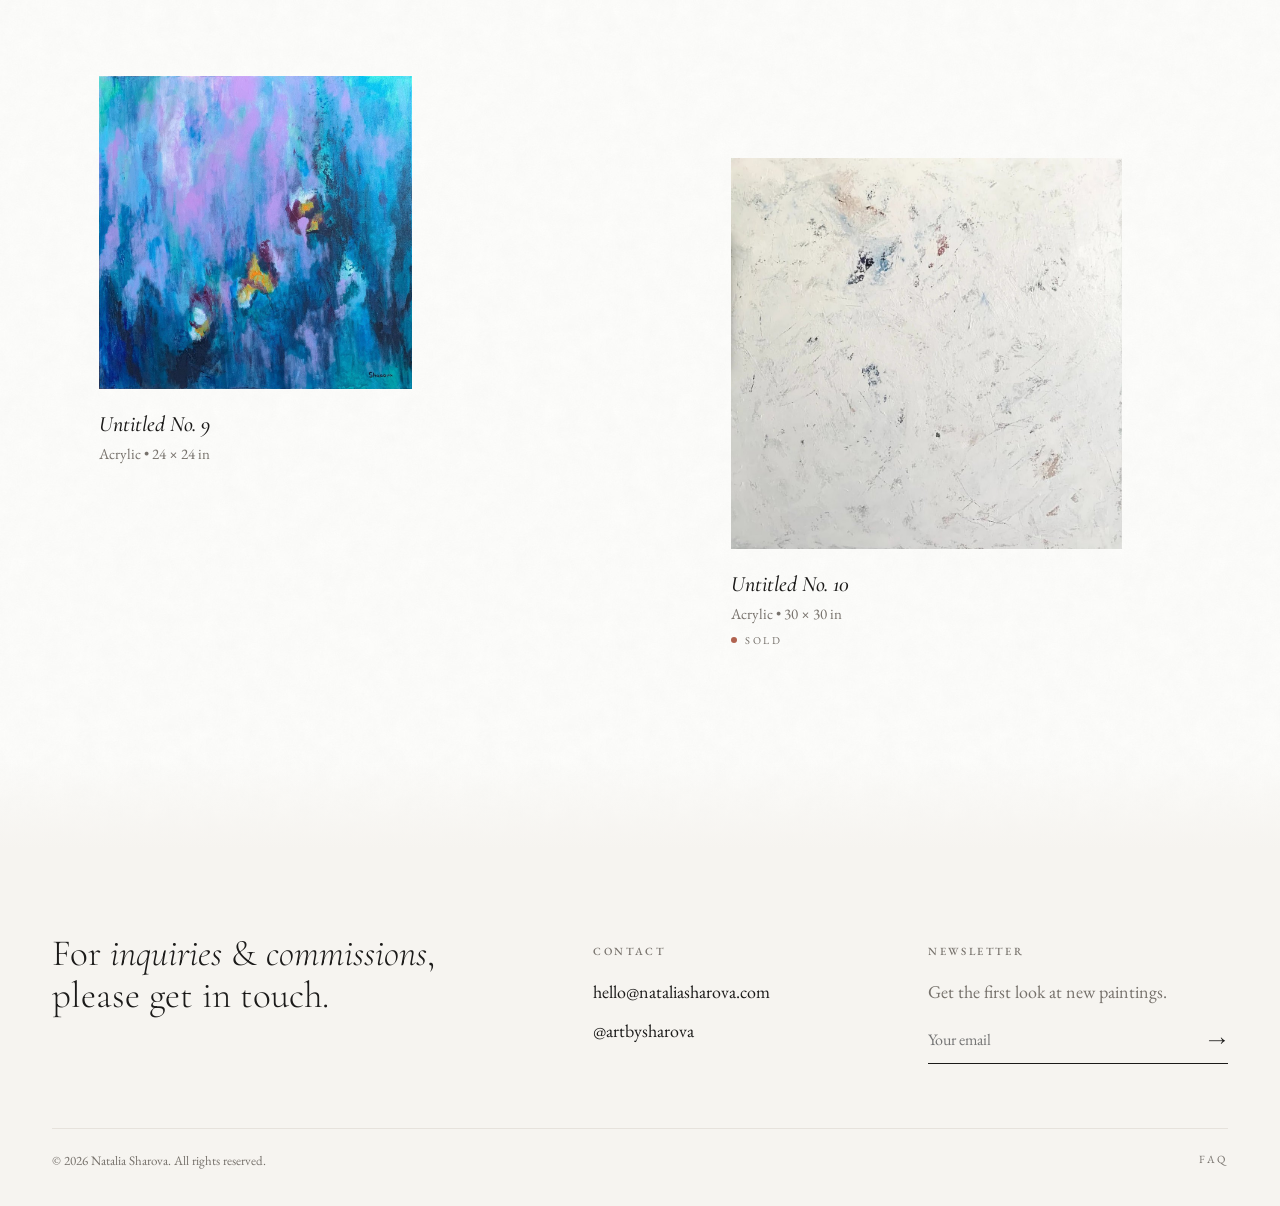
==== commit e32568b5: "Footer: heading breaks after 'commissions,'; contact column shifts right Co-Authored-By: Claude Opus" ====
--- a/index.html
+++ b/index.html
@@ -8,7 +8,7 @@
   <link rel="preconnect" href="https://fonts.googleapis.com">
   <link rel="preconnect" href="https://fonts.gstatic.com" crossorigin>
   <link href="https://fonts.googleapis.com/css2?family=Cormorant+Garamond:ital,wght@0,300;0,400;0,500;1,400&family=EB+Garamond:wght@400;500&family=Cormorant+Unicase:wght@400&display=swap" rel="stylesheet">
-  <link rel="stylesheet" href="styles.css?v=20261119154401">
+  <link rel="stylesheet" href="styles.css?v=20261119155146">
 </head>
 <body>
 
@@ -48,7 +48,7 @@
   <footer class="site-footer" id="contact">
     <div class="wrap reveal">
       <div class="foot-grid">
-        <h2 class="foot-lead">For <em>inquiries</em> &amp; <em>commissions</em>, please get in touch.</h2>
+        <h2 class="foot-lead"><span class="nowrap">For <em>inquiries</em> &amp; <em>commissions</em>,</span><br> please get in touch.</h2>
         <div class="foot-col">
           <h3>Contact</h3>
           <ul>
@@ -78,8 +78,8 @@
     <div class="detail-inner"></div>
   </div>
 
-  <script src="reveal.js?v=20261119154401"></script>
-  <script src="artworks.js?v=20261119154401"></script>
-  <script src="shop.js?v=20261119154401"></script>
+  <script src="reveal.js?v=20261119155146"></script>
+  <script src="artworks.js?v=20261119155146"></script>
+  <script src="shop.js?v=20261119155146"></script>
 </body>
 </html>
--- a/styles.css
+++ b/styles.css
@@ -228,8 +228,12 @@
 }
 /* Footer: gallery columns */
 .site-footer { text-align: left; padding: 84px 0 34px; }
-.foot-grid { display: grid; grid-template-columns: 1.3fr 1fr 1fr; gap: 100px; padding-bottom: 64px; }
-.foot-lead { font-family: var(--display); font-weight: 300; font-size: clamp(30px, 2.9vw, 40px); line-height: 1.15; max-width: 440px; }
+.foot-grid { display: grid; grid-template-columns: auto 1fr auto; gap: 72px; padding-bottom: 64px; }
+.foot-lead { font-family: var(--display); font-weight: 300; font-size: clamp(30px, 2.9vw, 40px); line-height: 1.15; }
+.foot-lead .nowrap { white-space: nowrap; }
+
+.foot-col:nth-child(2) { justify-self: center; }
+.foot-col:last-child { width: 300px; }
 .foot-lead em { font-style: italic; }
 .foot-col h3 { font-size: 11px; letter-spacing: .24em; text-transform: uppercase; font-weight: 500; color: var(--muted); margin: 10px 0 18px; }
 .foot-col ul { list-style: none; padding: 0; }
@@ -245,8 +249,10 @@
 .foot-base { border-top: 1px solid var(--line); padding-top: 22px; display: flex; justify-content: space-between; align-items: flex-start; font-size: 13px; color: var(--muted); line-height: 1.6; }
 .foot-base a { color: inherit; text-decoration: none; font-size: 11px; letter-spacing: .24em; text-transform: uppercase; }
 .foot-base a:hover { color: var(--ink); }
-@media (max-width: 860px) {
+@media (max-width: 1040px) {
   .foot-grid { grid-template-columns: 1fr 1fr; gap: 40px; }
+  .foot-col:nth-child(2) { justify-self: start; }
+  .foot-col:last-child { width: auto; }
   .foot-lead { grid-column: 1 / -1; }
 }
 @media (max-width: 560px) {
